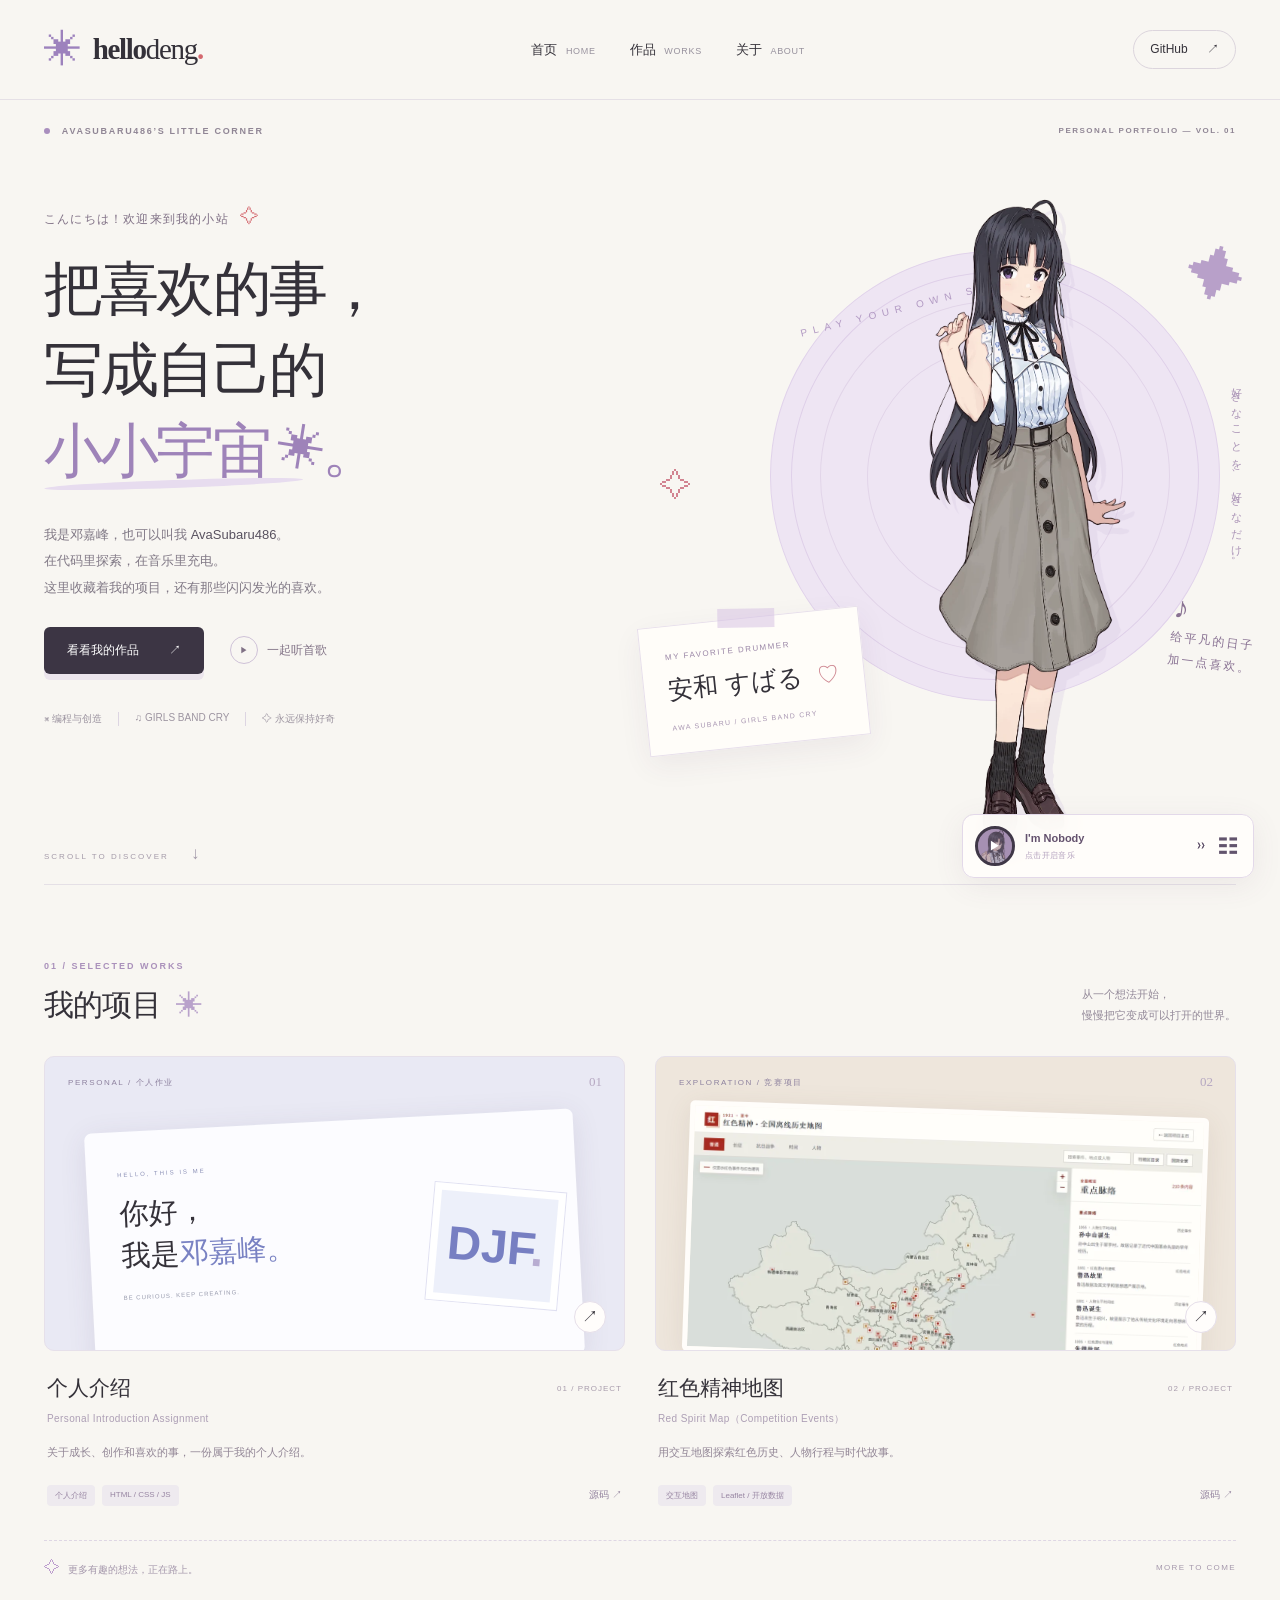
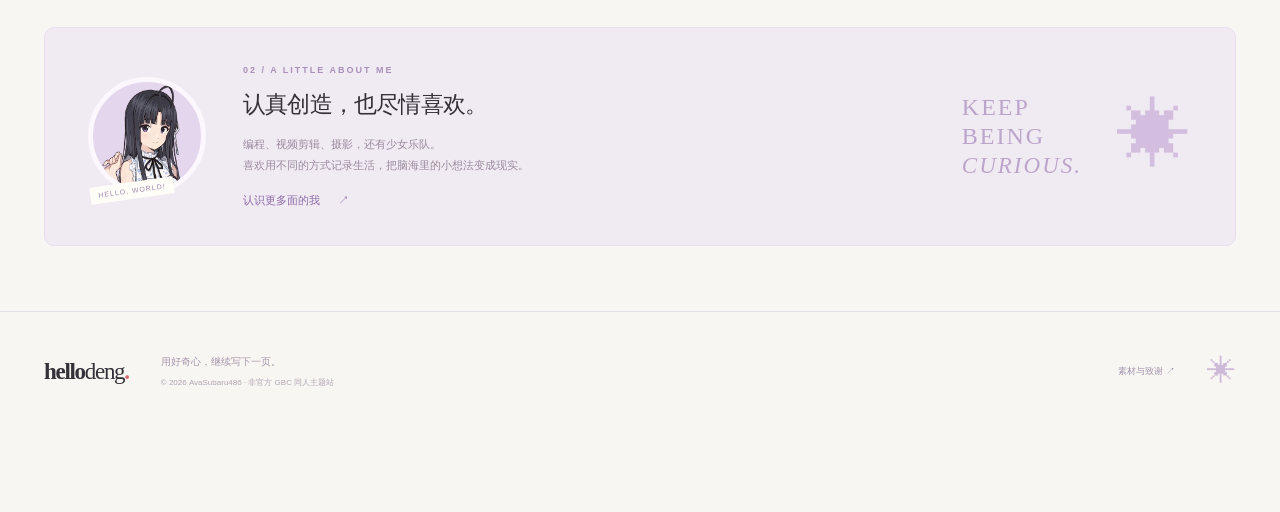
==== index.html @ bd2a725c "Build public website with GitHub Pages deployment" ====
<!doctype html>
<html lang="zh-CN">
<head>
  <meta charset="UTF-8"><meta name="viewport" content="width=device-width,initial-scale=1">
  <meta name="theme-color" content="#f8f6f2">
  <meta name="description" content="HelloDeng，AvaSubaru486 的个人项目小站。写代码、记录生活，也认真喜欢少女乐队。">
  <title>HelloDeng · AvaSubaru486</title>
  <link rel="icon" href="assets/favicon.svg" type="image/svg+xml">
  <link rel="stylesheet" href="styles.css">
  <script type="module" src="app.js"></script>
</head>
<body>
  <a class="skip-link" href="#projects">跳到项目</a>
  <header class="site-header">
    <a href="#/" class="wordmark" aria-label="HelloDeng 首页"><span class="logo-flower" aria-hidden="true">✳</span> hello<span>deng</span><i>.</i></a>
    <nav aria-label="主导航"><a href="#/" data-nav="home">首页 <span>HOME</span></a><a href="#projects" data-nav="projects">作品 <span>WORKS</span></a><a href="#about" data-nav="about">关于 <span>ABOUT</span></a></nav>
    <a class="github-link" href="https://github.com/AvaSubaru486" target="_blank" rel="noopener noreferrer">GitHub <span aria-hidden="true">↗</span></a>
  </header>

  <main id="home-view">
    <section class="hero" aria-labelledby="hero-title">
      <div class="hero-topline"><span><i></i> AVASUBARU486’S LITTLE CORNER</span><span>PERSONAL PORTFOLIO — VOL. 01</span></div>
      <div class="hero-copy">
        <p class="hello-note">こんにちは！欢迎来到我的小站 <span>✧</span></p>
        <h1 id="hero-title">把喜欢的事，<br>写成自己的<br><span class="lavender-word">小小宇宙<span class="title-star" aria-hidden="true">✳</span></span><span class="title-period">。</span></h1>
        <p class="hero-description">我是邓嘉峰，也可以叫我 <b>AvaSubaru486</b>。<br>在代码里探索，在音乐里充电。<br>这里收藏着我的项目，还有那些闪闪发光的喜欢。</p>
        <div class="hero-actions"><a class="button button-dark" href="#projects">看看我的作品 <span>↗</span></a><button class="listen-link" id="hero-listen" type="button"><span class="play-ring">▶</span> 一起听首歌</button></div>
        <div class="hero-tags"><span>⌘ 编程与创造</span><span>♫ GIRLS BAND CRY</span><span>✧ 永远保持好奇</span></div>
      </div>
      <div class="hero-art" aria-label="安和昴主题插画">
        <div class="art-disc"><div class="disc-rings"></div><span>PLAY YOUR OWN STORY</span></div>
        <div class="orbit-star star-one" aria-hidden="true">✦</div><div class="orbit-star star-two" aria-hidden="true">✧</div>
        <span class="art-caption">好きなことを、好きなだけ。</span>
        <img class="subaru-hero" src="assets/subaru.webp" width="820" height="1800" alt="安和昴，来自《哭泣少女乐队》" fetchpriority="high">
        <div class="name-sticker"><span>MY FAVORITE DRUMMER</span><strong>安和 すばる<span>♡</span></strong><small>AWA SUBARU / GIRLS BAND CRY</small></div>
        <div class="art-note"><span>♪</span><p>给平凡的日子<br>加一点喜欢。</p></div>
        <div class="art-bottom"><span>GIRLS BAND CRY</span><span>非官方同人主题 / FAN-MADE</span></div>
      </div>
      <div class="hero-bottom"><span>SCROLL TO DISCOVER <span>↓</span></span><span>CODE. CREATE. REPEAT.</span></div>
    </section>

    <section id="projects" class="projects-section" aria-labelledby="projects-title">
      <div class="section-heading"><div><p class="eyebrow">01 / SELECTED WORKS</p><h2 id="projects-title">我的项目<span class="small-star">✳</span></h2></div><p>从一个想法开始，<br>慢慢把它变成可以打开的世界。</p></div>
      <div class="project-grid" id="project-grid"></div>
      <p class="project-footnote"><span>✧</span> 更多有趣的想法，正在路上。 <span class="footnote-en">MORE TO COME</span></p>
    </section>

    <section id="about" class="about-section" aria-labelledby="about-title">
      <div class="about-avatar"><img src="assets/subaru-avatar.webp" alt="安和昴主题头像" width="200" height="200" loading="lazy"><span>HELLO, WORLD!</span></div>
      <div class="about-copy"><p class="eyebrow">02 / A LITTLE ABOUT ME</p><h2 id="about-title">认真创造，也尽情喜欢。</h2><p>编程、视频剪辑、摄影，还有少女乐队。<br>喜欢用不同的方式记录生活，把脑海里的小想法变成现实。</p><a href="#/project/personal-introduction" class="text-link">认识更多面的我 <span>↗</span></a></div>
      <div class="about-side" aria-hidden="true"><span>KEEP<br>BEING<br><i>CURIOUS.</i></span><b>✴</b></div>
    </section>
  </main>

  <section id="project-view" hidden aria-label="项目浏览器">
    <div class="project-toolbar"><a href="#/">← 返回主页</a><h1 id="project-title"></h1><a id="project-external" target="_blank" rel="noopener noreferrer">独立打开 ↗</a></div>
    <p class="project-loading" id="project-loading" role="status">正在打开项目…</p>
    <div id="project-frame-container"></div>
  </section>

  <footer class="site-footer"><a href="#/" class="wordmark">hello<span>deng</span><i>.</i></a><p>用好奇心，继续写下一页。<br><small>© <span id="year"></span> AvaSubaru486 · 非官方 GBC 同人主题站</small></p><a href="credits.html">素材与致谢 ↗</a><span class="footer-flower" aria-hidden="true">✳</span></footer>
  <noscript><p>启用 JavaScript 可使用站内播放器。项目也可独立访问：<a href="/Personal-Introduction-Assignment/">个人介绍</a>、<a href="/Red-Spirit-Map-Competition-Events/">红色精神地图</a>。</p></noscript>
</body>
</html>
---- styles.css ----
@charset "UTF-8";
:root{--paper:#f8f6f2;--ink:#343139;--muted:#85818a;--purple:#9d82bd;--line:#e5e0e6;--red:#d4696f;font-family:"Segoe UI","Microsoft YaHei",sans-serif;color:var(--ink);background:var(--paper);font-synthesis:none;scroll-behavior:smooth}
*{box-sizing:border-box}body{margin:0}a{color:inherit;text-decoration:none}button{font:inherit;cursor:pointer}button,a{-webkit-tap-highlight-color:transparent}button:focus-visible,a:focus-visible{outline:3px solid var(--purple);outline-offset:5px}button{color:inherit}img{display:block;max-width:100%}[hidden]{display:none!important}::selection{background:#ddd0ec}.skip-link{position:fixed;top:-90px;z-index:100;background:white;padding:15px}.skip-link:focus{top:10px}
.site-header{height:100px;max-width:1280px;margin:auto;display:flex;align-items:center;justify-content:space-between;padding:0 44px;border-bottom:1px solid var(--line)}.wordmark{display:inline-flex;align-items:center;font-family:Georgia,serif;font-size:29px;font-weight:700;letter-spacing:-1.3px}.wordmark>span:not(.logo-flower){font-weight:400}.wordmark>i{color:var(--red);font-style:normal}.logo-flower{font-family:Arial,sans-serif;font-size:38px;color:var(--purple);margin-right:12px;line-height:1}.site-header nav{display:flex;gap:34px;font-size:13px}.site-header nav span{font-size:9px;margin-left:5px;color:#97919d;letter-spacing:.7px}.site-header nav a:hover{color:#9775b7}.github-link{font-size:12px;border:1px solid #dcd5dd;padding:10px 16px;border-radius:24px}.github-link span{margin-left:16px}
.hero{max-width:1280px;margin:auto;min-height:785px;position:relative;padding:0 44px;overflow:hidden}.hero-topline{padding:26px 0;display:flex;justify-content:space-between;font-size:9px;font-weight:600;letter-spacing:1.7px;color:#908695;position:relative;z-index:2}.hero-topline i{display:inline-block;background:#a98ebe;width:6px;height:6px;border-radius:50%;margin-right:8px}.hero-topline>span:last-child{font-size:8px;letter-spacing:1.5px}.hero-copy{position:relative;z-index:3;padding-top:44px;width:56%;pointer-events:none}.hero-copy a,.hero-copy button{pointer-events:auto}.hello-note{font-size:12px;letter-spacing:1.2px;margin:0 0 20px;color:#807186}.hello-note span{color:var(--red);font-size:19px;margin-left:7px}h1{font-size:clamp(44px,4.6vw,68px);line-height:1.38;letter-spacing:-2.8px;font-weight:750;margin:0}.lavender-word{color:#9e83b9;position:relative;white-space:nowrap}.lavender-word::after{content:"";position:absolute;height:8px;background:#e7dcef;bottom:-5px;left:0;width:93%;transform:rotate(-2deg);border-radius:50%}.title-period{color:#9e83b9}.title-star{font-size:48px;display:inline-block;transform:rotate(9deg);margin-left:8px;vertical-align:5px;font-weight:400}.hero-description{font-size:13px;line-height:2.05;color:#817986;margin:30px 0 25px}.hero-description b{font-weight:500;color:#58515f}.hero-actions{display:flex;gap:26px;align-items:center}.button{display:inline-flex;gap:30px;align-items:center;padding:15px 23px;font-size:12px;border-radius:6px}.button-dark{background:#3c3544;color:white;box-shadow:0 6px 0 #ece5ed;transition:transform .2s}.button-dark:hover{transform:translateY(-3px)}.listen-link{background:none;border:0;font-size:12px;padding:8px 0;display:flex;align-items:center;gap:9px;color:#807185}.play-ring{border:1px solid #cfc2d8;border-radius:50%;width:28px;height:28px;display:grid;place-content:center;font-size:8px}.hero-tags{display:flex;gap:16px;margin-top:38px;font-size:10px;color:#9d95a1}.hero-tags span+span{border-left:1px solid #ddd5e2;padding-left:16px}
.hero-art{position:absolute;right:30px;top:93px;width:51%;height:635px}.art-disc{position:absolute;width:450px;height:450px;border-radius:50%;background:#eee5f3;top:58px;right:30px;transform:rotate(-14deg);border:1px solid #e1d3eb}.disc-rings{position:absolute;inset:20px;border:1px solid #dfd0e9;border-radius:50%}.disc-rings::before,.disc-rings::after{content:"";position:absolute;inset:28px;border:1px solid #e2d5e9;border-radius:50%}.disc-rings::after{inset:75px}.art-disc>span{position:absolute;top:33px;left:70px;font-size:10px;letter-spacing:6px;color:#b29ac3}.subaru-hero{position:absolute;right:81px;top:-18px;width:305px;height:680px;object-fit:contain;object-position:top;filter:drop-shadow(9px 10px 0 #d5c6e24d);z-index:2}.orbit-star{position:absolute;color:#b8a0c9;z-index:4}.star-one{right:5px;top:50px;font-size:58px;transform:rotate(14deg)}.star-two{left:63px;top:275px;font-size:32px;color:#d28491}.art-caption{position:absolute;right:6px;top:186px;writing-mode:vertical-rl;letter-spacing:4px;font-size:11px;color:#ab94b7}.name-sticker{position:absolute;z-index:4;bottom:82px;left:46px;padding:19px 24px;background:#fffdf9;box-shadow:0 10px 30px #4b305911;transform:rotate(-6deg);border:1px solid #e7dfeb;min-width:220px}.name-sticker::before{content:"";width:57px;height:19px;background:#d7c4e38c;position:absolute;top:-10px;left:80px;transform:rotate(5deg)}.name-sticker>span{font-size:8px;letter-spacing:1.5px;color:#9a86a6}.name-sticker strong{display:block;font-size:25px;font-weight:500;margin:10px 0}.name-sticker strong span{color:#ce8791;font-size:22px;margin-left:15px}.name-sticker small{font-size:7px;letter-spacing:1.3px;color:#a795b1}.art-note{position:absolute;right:-5px;bottom:151px;z-index:4;transform:rotate(7deg);color:#897293}.art-note>span{font-family:Georgia,serif;font-size:30px}.art-note p{font-size:12px;line-height:1.9;letter-spacing:2px;margin:1px 0}.art-bottom{position:absolute;bottom:-15px;right:24px;display:flex;gap:20px;font-size:7px;letter-spacing:1.5px;color:#a598ac}.hero-bottom{position:absolute;bottom:0;left:44px;right:44px;display:flex;justify-content:space-between;padding:20px 0;border-bottom:1px solid var(--line);font-size:8px;letter-spacing:2px;color:#a49aa9}.hero-bottom>span>span{margin-left:18px;font-size:17px}
.projects-section{max-width:1280px;margin:auto;padding:76px 44px 50px;scroll-margin-top:28px}.section-heading{display:flex;justify-content:space-between;align-items:flex-end;margin-bottom:30px}.eyebrow{font-size:9px;font-weight:600;letter-spacing:2px;color:#aa91bb;margin:0 0 14px}h2{font-size:30px;letter-spacing:-.8px;font-weight:650;margin:0}.small-star{font-size:27px;color:#b9a2cb;font-weight:400;margin-left:15px}.section-heading>p{font-size:11px;line-height:1.9;color:#938999;margin:0}.project-grid{display:grid;grid-template-columns:1fr 1fr;gap:30px}.project-card{min-width:0}.project-cover{height:295px;border-radius:10px;position:relative;display:block;overflow:hidden;border:1px solid #e6e0ea;transition:transform .25s}.project-cover:hover{transform:translateY(-4px)}.cover-intro{background:#e9e9f4}.cover-map{background:#eee6dc}.cover-label{position:absolute;top:20px;left:23px;font-size:8px;letter-spacing:1.6px;color:#8e829f;z-index:2}.cover-number{position:absolute;top:17px;right:22px;font-size:13px;color:#b6a8c2;font-family:Georgia,serif}.cover-open{position:absolute;right:18px;bottom:17px;background:#fffdfb;border:1px solid #e6dfea;border-radius:50%;width:32px;height:32px;display:grid;place-content:center;z-index:3}.intro-preview{position:absolute;inset:64px 45px -16px 45px;padding:31px;background:#fcfcff;box-shadow:0 5px 28px #4a37631a;transform:rotate(-3deg);border-radius:7px}.intro-preview>span{font-size:6px;letter-spacing:2px;color:#8b90b6}.intro-preview>strong{display:block;font-size:29px;line-height:1.45;margin-top:12px;position:relative;z-index:1}.intro-preview>strong>span{color:#7982c3}.intro-preview>small{font-size:6px;letter-spacing:1px;color:#989bad;display:block;margin-top:18px}.intro-preview>i{position:absolute;right:18px;top:75px;font-size:47px;font-weight:800;font-style:normal;color:#777fc2;background:#edf0fa;border:7px solid white;padding:24px 10px;transform:rotate(8deg);box-shadow:0 0 0 1px #e0e0f1}.intro-preview>i>span{color:#b8add1}.map-preview{position:absolute;inset:52px 30px -10px;transform:rotate(2deg);background:#fcf8f0;border:5px solid #fffdfa;box-shadow:0 5px 28px #6b503c1a;border-radius:5px;overflow:hidden}.map-preview img{width:100%;height:100%;object-fit:cover;object-position:top;position:absolute;z-index:1}.map-preview-fallback{padding:28px;color:#992e2e;background:radial-gradient(ellipse at 70% 60%,#dacfb7,transparent 45%);height:100%}.map-preview-fallback>span{font-size:8px;letter-spacing:2px}.map-preview-fallback>strong{display:block;font-size:26px;margin:17px 0}.map-preview-fallback>small{font-size:9px;letter-spacing:2px}.project-details{padding:23px 3px 0}.project-title-row{display:flex;justify-content:space-between;align-items:center;gap:12px}.project-title-row h3{font-size:21px;margin:0;font-weight:600}.project-title-row>span{font-size:8px;letter-spacing:1px;color:#a89cac}.project-english{font-size:10px!important;color:#ad9fb5!important;letter-spacing:.4px;margin:8px 0 15px!important}.project-details>p{font-size:11px;line-height:1.8;color:#928696}.project-card-bottom{display:flex;justify-content:space-between;align-items:center;margin-top:22px;gap:10px}.project-tags{display:flex;gap:7px;flex-wrap:wrap}.project-tags span{font-size:8px;background:#eeeaef;border-radius:4px;padding:5px 8px;color:#9785a2}.source-link{font-size:10px;color:#94849f;white-space:nowrap}.project-footnote{border-top:1px dashed #ded6e4;margin:34px 0 0;padding-top:18px;font-size:10px;color:#a598ac}.project-footnote>span:first-child{font-size:16px;color:#bc9dcd;margin-right:5px}.footnote-en{float:right;font-size:8px;letter-spacing:1.4px;margin-top:4px}
.about-section{max-width:1192px;margin:0 auto 65px;padding:37px 43px;display:flex;align-items:center;gap:37px;background:#f0eaf2;border:1px solid #e9e0ee;border-radius:10px;scroll-margin-top:30px}.about-avatar{position:relative;flex-shrink:0}.about-avatar img{width:118px;height:118px;object-fit:cover;border-radius:50%;border:5px solid #fbf7fc;background:#e4d6ed}.about-avatar>span{font-size:7px;letter-spacing:1px;position:absolute;bottom:-4px;left:2px;background:#fffdf8;padding:5px 8px;transform:rotate(-8deg);white-space:nowrap;color:#9e87ae}.about-copy h2{font-size:23px}.about-copy>p:not(.eyebrow){font-size:11px;line-height:1.9;color:#9a8b9f;margin:14px 0}.text-link{font-size:11px;color:#8e6aa6}.text-link>span{margin-left:15px}.about-side{margin-left:auto;display:flex;gap:35px;align-items:center}.about-side>span{font-family:Georgia,serif;line-height:1.2;font-size:24px;color:#bca5cb;letter-spacing:2px}.about-side>span>i{font-size:23px}.about-side>b{font-size:75px;color:#d4bedf;font-weight:400}.site-footer{max-width:1280px;margin:auto;display:flex;align-items:center;gap:32px;padding:30px 44px 110px;border-top:1px solid var(--line)}.site-footer>.wordmark{font-size:23px}.site-footer>p{font-size:10px;color:#a596ad;line-height:2}.site-footer small{font-size:8px;color:#b0a5b5}.site-footer>a:not(.wordmark){font-size:9px;color:#a292ad;margin-left:auto}.footer-flower{font-size:29px;color:#cdbad8}
.viewing-project .site-header{height:66px;max-width:none;padding:0 24px}.viewing-project .site-header .wordmark{font-size:23px}.viewing-project .site-header .logo-flower{font-size:27px}.viewing-project .site-footer{display:none}.project-toolbar{height:50px;display:flex;gap:16px;align-items:center;padding:0 24px;background:#f0eaf4;border-bottom:1px solid #ded3e6}.project-toolbar>a{font-size:11px;white-space:nowrap}.project-toolbar>a:last-child{margin-left:auto}.project-toolbar h1{font-size:12px;font-weight:500;letter-spacing:0;overflow:hidden;text-overflow:ellipsis;white-space:nowrap;color:#8a739a}.project-loading{position:absolute;top:125px;left:50%;transform:translateX(-50%);background:#fff;padding:12px 20px;border-radius:8px;box-shadow:0 4px 30px #0001;font-size:12px;z-index:4}.project-frame-container{height:100%}#project-frame-container iframe{display:block;border:0;width:100%;height:calc(100dvh - 116px);background:#fff}
@media(min-width:1450px){.hero{min-height:825px}.hero-copy{padding-top:53px}.hero-art{right:53px;top:98px;transform:scale(1.05);transform-origin:top right}.hero-bottom{bottom:14px}}
@media(max-width:1000px){.site-header{padding:0 28px;height:84px}.hero{padding:0 28px;min-height:740px}.hero-art{right:-35px;top:106px;transform:scale(.85);transform-origin:top right;width:56%}.hero-copy{padding-top:35px}.hero-description{font-size:12px}.hero-tags{gap:8px;font-size:8px}.hero-tags span+span{padding-left:8px}.hero-bottom{left:28px;right:28px}.projects-section{padding:55px 28px 40px}.project-grid{gap:22px}.project-cover{height:250px}.intro-preview{inset:55px 25px -20px;padding:25px}.intro-preview>strong{font-size:23px}.intro-preview>i{font-size:30px;top:80px;right:10px}.about-section{margin:0 28px 45px;padding:30px;gap:25px}.about-side>b{display:none}.about-side>span{font-size:20px}.about-copy h2{font-size:20px}.site-footer{padding-left:28px;padding-right:28px}}
@media(max-width:700px){.site-header{padding:0 20px;height:75px}.wordmark{font-size:24px}.logo-flower{font-size:29px;margin-right:8px}.site-header nav{gap:17px;font-size:11px}.site-header nav span{display:none}.github-link{padding:8px 10px;font-size:10px}.github-link span{margin-left:4px}.hero{min-height:1080px;padding:0 24px}.hero-topline{font-size:7px;letter-spacing:1.3px;padding-top:21px}.hero-topline>span:last-child{display:none}.hero-copy{width:100%;padding-top:19px}.hello-note{font-size:10px;margin-bottom:16px}h1{font-size:45px;line-height:1.35;letter-spacing:-2px}.title-star{font-size:34px;vertical-align:4px}.hero-description{font-size:11px;margin:23px 0}.hero-actions{gap:23px}.button{font-size:11px;padding:13px 18px;gap:20px}.listen-link{font-size:11px}.hero-tags{margin-top:25px;font-size:8px;gap:11px}.hero-tags span+span{padding-left:11px}.hero-art{top:545px;right:calc(50% - 240px);width:480px;height:550px;transform:scale(.85);transform-origin:top center}.subaru-hero{width:245px;height:565px;right:86px;top:-13px}.art-disc{width:365px;height:365px;right:28px;top:49px}.name-sticker{left:24px;bottom:102px;transform:rotate(-6deg) scale(.9);transform-origin:left}.art-note{right:9px;bottom:157px}.star-one{right:10px;top:25px;font-size:46px}.star-two{left:34px;top:222px}.art-caption{right:1px;top:130px}.art-bottom{bottom:8px;right:44px;font-size:6px}.hero-bottom{left:24px;right:24px;padding:16px 0;font-size:7px;letter-spacing:1px}.projects-section{padding:45px 24px 35px}.section-heading{margin-bottom:23px}.section-heading h2{font-size:26px}.section-heading>p{font-size:9px}.eyebrow{font-size:8px;letter-spacing:1.3px}.project-grid{grid-template-columns:1fr;gap:33px}.project-cover{height:255px}.intro-preview{inset:54px 34px -18px}.intro-preview>strong{font-size:27px}.intro-preview>i{right:22px;font-size:38px}.project-title-row h3{font-size:20px}.project-details{padding-top:19px}.project-card-bottom{margin-top:18px}.footnote-en{display:none}.about-section{margin:0 24px 35px;padding:26px 23px;display:block}.about-avatar{float:right;margin-left:15px}.about-avatar img{width:75px;height:75px;border-width:3px}.about-avatar>span{font-size:5px;left:-6px}.about-copy h2{font-size:20px;max-width:205px;line-height:1.6}.about-copy p:not(.eyebrow){clear:both;padding-top:10px}.about-side{display:none}.site-footer{padding:23px 24px 105px;flex-wrap:wrap;gap:15px}.site-footer>.wordmark{font-size:23px}.site-footer>p{order:3;flex-basis:100%;font-size:9px}.site-footer>a:not(.wordmark){font-size:8px}.footer-flower{display:none}.viewing-project .site-header{padding:0 14px;height:60px}.viewing-project .site-header nav{gap:11px}.project-toolbar{height:50px;padding:0 12px;gap:10px}.project-toolbar h1{font-size:10px}.project-toolbar>a{font-size:10px}#project-frame-container iframe{height:calc(100dvh - 110px)}}
@media(prefers-reduced-motion:reduce){*{scroll-behavior:auto!important;animation:none!important;transition:none!important}}
@media(max-width:700px){.art-caption{display:none}.intro-preview>i{font-size:29px;right:9px;top:113px;padding:17px 8px}.intro-preview>strong{font-size:25px;position:relative;z-index:2}.about-copy h2{font-size:18px;max-width:none}.about-avatar{margin-left:10px}}
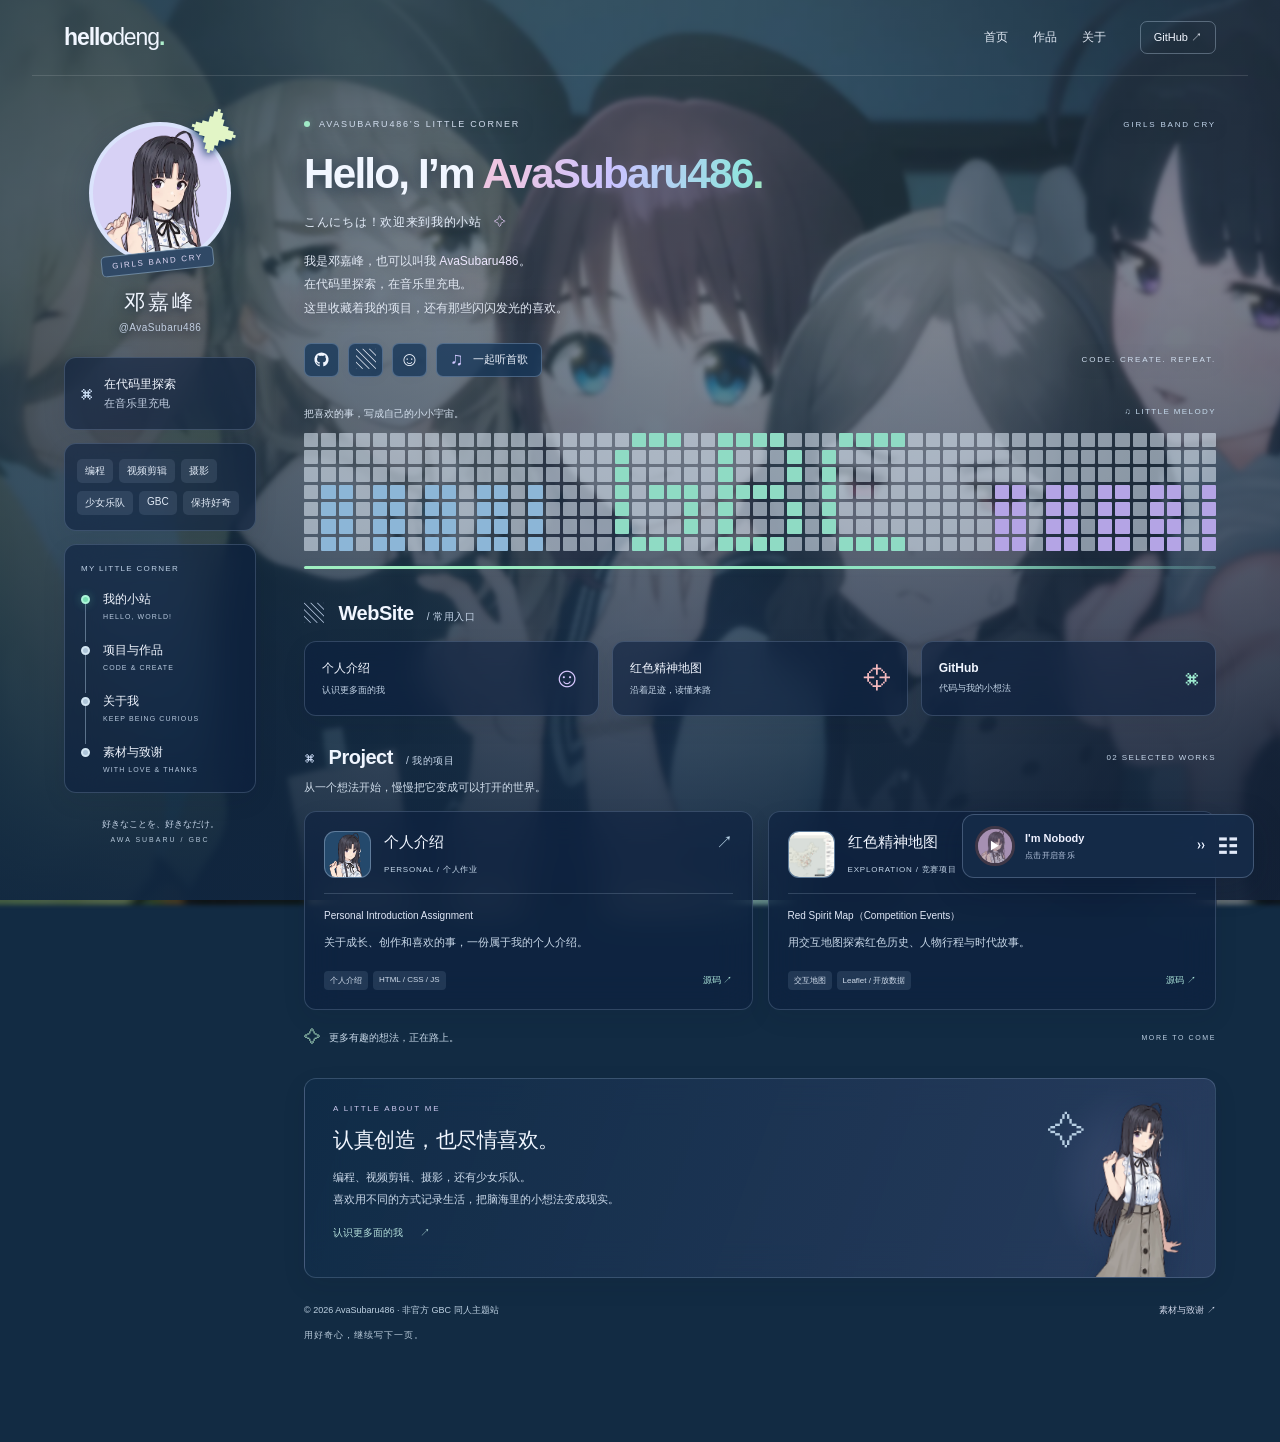
==== commit 1eabc8f8: "Restyle homepage with GBC background and glass portfolio layout" ====
--- a/index.html
+++ b/index.html
@@ -2,63 +2,47 @@
 <html lang="zh-CN">
 <head>
   <meta charset="UTF-8"><meta name="viewport" content="width=device-width,initial-scale=1">
-  <meta name="theme-color" content="#f8f6f2">
+  <meta name="theme-color" content="#183953">
   <meta name="description" content="HelloDeng，AvaSubaru486 的个人项目小站。写代码、记录生活，也认真喜欢少女乐队。">
   <title>HelloDeng · AvaSubaru486</title>
   <link rel="icon" href="assets/favicon.svg" type="image/svg+xml">
+  <link rel="preload" href="assets/gbc-background.webp" as="image">
   <link rel="stylesheet" href="styles.css">
   <script type="module" src="app.js"></script>
 </head>
 <body>
+  <div class="scenery" aria-hidden="true"></div>
   <a class="skip-link" href="#projects">跳到项目</a>
   <header class="site-header">
-    <a href="#/" class="wordmark" aria-label="HelloDeng 首页"><span class="logo-flower" aria-hidden="true">✳</span> hello<span>deng</span><i>.</i></a>
-    <nav aria-label="主导航"><a href="#/" data-nav="home">首页 <span>HOME</span></a><a href="#projects" data-nav="projects">作品 <span>WORKS</span></a><a href="#about" data-nav="about">关于 <span>ABOUT</span></a></nav>
-    <a class="github-link" href="https://github.com/AvaSubaru486" target="_blank" rel="noopener noreferrer">GitHub <span aria-hidden="true">↗</span></a>
+    <a href="#/" class="wordmark" aria-label="HelloDeng 首页">hello<span>deng</span><i>.</i></a>
+    <nav aria-label="主导航"><a href="#/">首页</a><a href="#projects">作品</a><a href="#about">关于</a></nav>
+    <a class="github-link" href="https://github.com/AvaSubaru486" target="_blank" rel="noopener noreferrer">GitHub ↗</a>
   </header>
-
-  <main id="home-view">
-    <section class="hero" aria-labelledby="hero-title">
-      <div class="hero-topline"><span><i></i> AVASUBARU486’S LITTLE CORNER</span><span>PERSONAL PORTFOLIO — VOL. 01</span></div>
-      <div class="hero-copy">
+  <main id="home-view" class="home-layout">
+    <aside class="sidebar" aria-label="个人名片">
+      <a class="profile-picture" href="#about" aria-label="关于邓嘉峰"><img src="assets/subaru-avatar.webp" alt="安和昴主题头像" width="200" height="200" fetchpriority="high"><span class="avatar-star" aria-hidden="true">✦</span><span class="avatar-note">GIRLS BAND CRY</span></a>
+      <div class="profile-name"><strong>邓嘉峰</strong><span>@AvaSubaru486</span></div>
+      <div class="glass sidebar-note"><span class="tiny-icon" aria-hidden="true">⌘</span><div>在代码里探索<small>在音乐里充电</small></div></div>
+      <div class="glass interests"><span>编程</span><span>视频剪辑</span><span>摄影</span><span>少女乐队</span><span>GBC</span><span>保持好奇</span></div>
+      <nav class="glass side-nav" aria-label="小站导航"><p class="micro-label">MY LITTLE CORNER</p><a href="#/" class="current"><i></i><span>我的小站<small>HELLO, WORLD!</small></span></a><a href="#projects"><i></i><span>项目与作品<small>CODE & CREATE</small></span></a><a href="#about"><i></i><span>关于我<small>KEEP BEING CURIOUS</small></span></a><a href="credits.html"><i></i><span>素材与致谢<small>WITH LOVE & THANKS</small></span></a></nav>
+      <p class="sidebar-signature">好きなことを、好きなだけ。<span>AWA SUBARU / GBC</span></p>
+    </aside>
+    <div class="main-content">
+      <section class="hero" aria-labelledby="hero-title">
+        <p class="eyebrow"><span class="status-dot"></span> AVASUBARU486’S LITTLE CORNER <span class="hero-edition">GIRLS BAND CRY</span></p>
+        <h1 id="hero-title">Hello, I’m <span>AvaSubaru486<span class="title-dot">.</span></span></h1>
         <p class="hello-note">こんにちは！欢迎来到我的小站 <span>✧</span></p>
-        <h1 id="hero-title">把喜欢的事，<br>写成自己的<br><span class="lavender-word">小小宇宙<span class="title-star" aria-hidden="true">✳</span></span><span class="title-period">。</span></h1>
         <p class="hero-description">我是邓嘉峰，也可以叫我 <b>AvaSubaru486</b>。<br>在代码里探索，在音乐里充电。<br>这里收藏着我的项目，还有那些闪闪发光的喜欢。</p>
-        <div class="hero-actions"><a class="button button-dark" href="#projects">看看我的作品 <span>↗</span></a><button class="listen-link" id="hero-listen" type="button"><span class="play-ring">▶</span> 一起听首歌</button></div>
-        <div class="hero-tags"><span>⌘ 编程与创造</span><span>♫ GIRLS BAND CRY</span><span>✧ 永远保持好奇</span></div>
-      </div>
-      <div class="hero-art" aria-label="安和昴主题插画">
-        <div class="art-disc"><div class="disc-rings"></div><span>PLAY YOUR OWN STORY</span></div>
-        <div class="orbit-star star-one" aria-hidden="true">✦</div><div class="orbit-star star-two" aria-hidden="true">✧</div>
-        <span class="art-caption">好きなことを、好きなだけ。</span>
-        <img class="subaru-hero" src="assets/subaru.webp" width="820" height="1800" alt="安和昴，来自《哭泣少女乐队》" fetchpriority="high">
-        <div class="name-sticker"><span>MY FAVORITE DRUMMER</span><strong>安和 すばる<span>♡</span></strong><small>AWA SUBARU / GIRLS BAND CRY</small></div>
-        <div class="art-note"><span>♪</span><p>给平凡的日子<br>加一点喜欢。</p></div>
-        <div class="art-bottom"><span>GIRLS BAND CRY</span><span>非官方同人主题 / FAN-MADE</span></div>
-      </div>
-      <div class="hero-bottom"><span>SCROLL TO DISCOVER <span>↓</span></span><span>CODE. CREATE. REPEAT.</span></div>
-    </section>
-
-    <section id="projects" class="projects-section" aria-labelledby="projects-title">
-      <div class="section-heading"><div><p class="eyebrow">01 / SELECTED WORKS</p><h2 id="projects-title">我的项目<span class="small-star">✳</span></h2></div><p>从一个想法开始，<br>慢慢把它变成可以打开的世界。</p></div>
-      <div class="project-grid" id="project-grid"></div>
-      <p class="project-footnote"><span>✧</span> 更多有趣的想法，正在路上。 <span class="footnote-en">MORE TO COME</span></p>
-    </section>
-
-    <section id="about" class="about-section" aria-labelledby="about-title">
-      <div class="about-avatar"><img src="assets/subaru-avatar.webp" alt="安和昴主题头像" width="200" height="200" loading="lazy"><span>HELLO, WORLD!</span></div>
-      <div class="about-copy"><p class="eyebrow">02 / A LITTLE ABOUT ME</p><h2 id="about-title">认真创造，也尽情喜欢。</h2><p>编程、视频剪辑、摄影，还有少女乐队。<br>喜欢用不同的方式记录生活，把脑海里的小想法变成现实。</p><a href="#/project/personal-introduction" class="text-link">认识更多面的我 <span>↗</span></a></div>
-      <div class="about-side" aria-hidden="true"><span>KEEP<br>BEING<br><i>CURIOUS.</i></span><b>✴</b></div>
-    </section>
+        <div class="hero-actions"><a class="icon-button" href="https://github.com/AvaSubaru486" target="_blank" rel="noopener noreferrer" aria-label="访问我的 GitHub" title="GitHub"><svg viewBox="0 0 24 24" aria-hidden="true"><path d="M12 2a10 10 0 0 0-3.16 19.49c.5.09.68-.22.68-.48v-1.86c-2.78.6-3.37-1.18-3.37-1.18-.45-1.16-1.11-1.47-1.11-1.47-.91-.62.07-.61.07-.61 1 .07 1.53 1.03 1.53 1.03.89 1.53 2.34 1.09 2.91.83.09-.65.35-1.09.63-1.34-2.22-.25-4.56-1.11-4.56-4.94 0-1.09.39-1.99 1.03-2.69-.1-.25-.45-1.27.1-2.65 0 0 .84-.27 2.75 1.03a9.55 9.55 0 0 1 5 0c1.91-1.3 2.75-1.03 2.75-1.03.55 1.38.2 2.4.1 2.65.64.7 1.03 1.6 1.03 2.69 0 3.84-2.34 4.69-4.57 4.94.36.31.68.92.68 1.85v2.75c0 .27.18.58.69.48A10 10 0 0 0 12 2Z"/></svg></a><a class="icon-button" href="#projects" aria-label="看看我的作品" title="我的作品">▧</a><a class="icon-button" href="#about" aria-label="关于我" title="关于我">☺</a><button class="listen-link" id="hero-listen" type="button"><span aria-hidden="true">♫</span> 一起听首歌</button><span class="hero-motto">CODE. CREATE. REPEAT.</span></div>
+      </section>
+      <section class="pixel-section" aria-label="音乐主题像素装饰，不代表提交记录"><div class="pixel-caption"><span>把喜欢的事，写成自己的小小宇宙。</span><span>♫ LITTLE MELODY</span></div><div id="pixel-grid" class="pixel-grid" aria-hidden="true"></div><div class="melody-line" aria-hidden="true"></div></section>
+      <section class="website-section" aria-labelledby="website-title"><div class="section-heading"><h2 id="website-title"><span aria-hidden="true">▧</span> WebSite <small>/ 常用入口</small></h2></div><div class="website-grid"><a class="glass website-card" href="#/project/personal-introduction"><div><strong>个人介绍</strong><small>认识更多面的我</small></div><span class="website-icon lavender" aria-hidden="true">☺</span></a><a class="glass website-card" href="#/project/red-spirit-map"><div><strong>红色精神地图</strong><small>沿着足迹，读懂来路</small></div><span class="website-icon coral" aria-hidden="true">⌖</span></a><a class="glass website-card" href="https://github.com/AvaSubaru486" target="_blank" rel="noopener noreferrer"><div><strong>GitHub</strong><small>代码与我的小想法</small></div><span class="website-icon mint" aria-hidden="true">⌘</span></a></div></section>
+      <section id="projects" class="projects-section" aria-labelledby="projects-title"><div class="section-heading"><h2 id="projects-title"><span aria-hidden="true">⌘</span> Project <small>/ 我的项目</small></h2><span class="section-count">02 SELECTED WORKS</span></div><p class="section-description">从一个想法开始，慢慢把它变成可以打开的世界。</p><div class="project-grid" id="project-grid"></div><p class="project-footnote"><span>✧</span> 更多有趣的想法，正在路上。 <span class="footnote-en">MORE TO COME</span></p></section>
+      <section id="about" class="about-section glass" aria-labelledby="about-title"><div class="about-copy"><p class="eyebrow">A LITTLE ABOUT ME</p><h2 id="about-title">认真创造，也尽情喜欢。</h2><p>编程、视频剪辑、摄影，还有少女乐队。<br>喜欢用不同的方式记录生活，把脑海里的小想法变成现实。</p><a href="#/project/personal-introduction" class="text-link">认识更多面的我 <span>↗</span></a></div><div class="about-art"><span class="about-star" aria-hidden="true">✧</span><img src="assets/subaru.webp" width="820" height="1800" alt="安和昴，来自《哭泣少女乐队》" loading="lazy"></div></section>
+      <footer class="site-footer"><span>© <span id="year"></span> AvaSubaru486 · 非官方 GBC 同人主题站</span><a href="credits.html">素材与致谢 ↗</a><p>用好奇心，继续写下一页。</p></footer>
+    </div>
   </main>
-
-  <section id="project-view" hidden aria-label="项目浏览器">
-    <div class="project-toolbar"><a href="#/">← 返回主页</a><h1 id="project-title"></h1><a id="project-external" target="_blank" rel="noopener noreferrer">独立打开 ↗</a></div>
-    <p class="project-loading" id="project-loading" role="status">正在打开项目…</p>
-    <div id="project-frame-container"></div>
-  </section>
-
-  <footer class="site-footer"><a href="#/" class="wordmark">hello<span>deng</span><i>.</i></a><p>用好奇心，继续写下一页。<br><small>© <span id="year"></span> AvaSubaru486 · 非官方 GBC 同人主题站</small></p><a href="credits.html">素材与致谢 ↗</a><span class="footer-flower" aria-hidden="true">✳</span></footer>
+  <section id="project-view" hidden aria-label="项目浏览器"><div class="project-toolbar"><a href="#/">← 返回主页</a><h1 id="project-title"></h1><a id="project-external" target="_blank" rel="noopener noreferrer">独立打开 ↗</a></div><p class="project-loading" id="project-loading" role="status">正在打开项目…</p><div id="project-frame-container"></div></section>
   <noscript><p>启用 JavaScript 可使用站内播放器。项目也可独立访问：<a href="/Personal-Introduction-Assignment/">个人介绍</a>、<a href="/Red-Spirit-Map-Competition-Events/">红色精神地图</a>。</p></noscript>
 </body>
 </html>
--- a/styles.css
+++ b/styles.css
@@ -1,14 +1,13 @@
 @charset "UTF-8";
-:root{--paper:#f8f6f2;--ink:#343139;--muted:#85818a;--purple:#9d82bd;--line:#e5e0e6;--red:#d4696f;font-family:"Segoe UI","Microsoft YaHei",sans-serif;color:var(--ink);background:var(--paper);font-synthesis:none;scroll-behavior:smooth}
-*{box-sizing:border-box}body{margin:0}a{color:inherit;text-decoration:none}button{font:inherit;cursor:pointer}button,a{-webkit-tap-highlight-color:transparent}button:focus-visible,a:focus-visible{outline:3px solid var(--purple);outline-offset:5px}button{color:inherit}img{display:block;max-width:100%}[hidden]{display:none!important}::selection{background:#ddd0ec}.skip-link{position:fixed;top:-90px;z-index:100;background:white;padding:15px}.skip-link:focus{top:10px}
-.site-header{height:100px;max-width:1280px;margin:auto;display:flex;align-items:center;justify-content:space-between;padding:0 44px;border-bottom:1px solid var(--line)}.wordmark{display:inline-flex;align-items:center;font-family:Georgia,serif;font-size:29px;font-weight:700;letter-spacing:-1.3px}.wordmark>span:not(.logo-flower){font-weight:400}.wordmark>i{color:var(--red);font-style:normal}.logo-flower{font-family:Arial,sans-serif;font-size:38px;color:var(--purple);margin-right:12px;line-height:1}.site-header nav{display:flex;gap:34px;font-size:13px}.site-header nav span{font-size:9px;margin-left:5px;color:#97919d;letter-spacing:.7px}.site-header nav a:hover{color:#9775b7}.github-link{font-size:12px;border:1px solid #dcd5dd;padding:10px 16px;border-radius:24px}.github-link span{margin-left:16px}
-.hero{max-width:1280px;margin:auto;min-height:785px;position:relative;padding:0 44px;overflow:hidden}.hero-topline{padding:26px 0;display:flex;justify-content:space-between;font-size:9px;font-weight:600;letter-spacing:1.7px;color:#908695;position:relative;z-index:2}.hero-topline i{display:inline-block;background:#a98ebe;width:6px;height:6px;border-radius:50%;margin-right:8px}.hero-topline>span:last-child{font-size:8px;letter-spacing:1.5px}.hero-copy{position:relative;z-index:3;padding-top:44px;width:56%;pointer-events:none}.hero-copy a,.hero-copy button{pointer-events:auto}.hello-note{font-size:12px;letter-spacing:1.2px;margin:0 0 20px;color:#807186}.hello-note span{color:var(--red);font-size:19px;margin-left:7px}h1{font-size:clamp(44px,4.6vw,68px);line-height:1.38;letter-spacing:-2.8px;font-weight:750;margin:0}.lavender-word{color:#9e83b9;position:relative;white-space:nowrap}.lavender-word::after{content:"";position:absolute;height:8px;background:#e7dcef;bottom:-5px;left:0;width:93%;transform:rotate(-2deg);border-radius:50%}.title-period{color:#9e83b9}.title-star{font-size:48px;display:inline-block;transform:rotate(9deg);margin-left:8px;vertical-align:5px;font-weight:400}.hero-description{font-size:13px;line-height:2.05;color:#817986;margin:30px 0 25px}.hero-description b{font-weight:500;color:#58515f}.hero-actions{display:flex;gap:26px;align-items:center}.button{display:inline-flex;gap:30px;align-items:center;padding:15px 23px;font-size:12px;border-radius:6px}.button-dark{background:#3c3544;color:white;box-shadow:0 6px 0 #ece5ed;transition:transform .2s}.button-dark:hover{transform:translateY(-3px)}.listen-link{background:none;border:0;font-size:12px;padding:8px 0;display:flex;align-items:center;gap:9px;color:#807185}.play-ring{border:1px solid #cfc2d8;border-radius:50%;width:28px;height:28px;display:grid;place-content:center;font-size:8px}.hero-tags{display:flex;gap:16px;margin-top:38px;font-size:10px;color:#9d95a1}.hero-tags span+span{border-left:1px solid #ddd5e2;padding-left:16px}
-.hero-art{position:absolute;right:30px;top:93px;width:51%;height:635px}.art-disc{position:absolute;width:450px;height:450px;border-radius:50%;background:#eee5f3;top:58px;right:30px;transform:rotate(-14deg);border:1px solid #e1d3eb}.disc-rings{position:absolute;inset:20px;border:1px solid #dfd0e9;border-radius:50%}.disc-rings::before,.disc-rings::after{content:"";position:absolute;inset:28px;border:1px solid #e2d5e9;border-radius:50%}.disc-rings::after{inset:75px}.art-disc>span{position:absolute;top:33px;left:70px;font-size:10px;letter-spacing:6px;color:#b29ac3}.subaru-hero{position:absolute;right:81px;top:-18px;width:305px;height:680px;object-fit:contain;object-position:top;filter:drop-shadow(9px 10px 0 #d5c6e24d);z-index:2}.orbit-star{position:absolute;color:#b8a0c9;z-index:4}.star-one{right:5px;top:50px;font-size:58px;transform:rotate(14deg)}.star-two{left:63px;top:275px;font-size:32px;color:#d28491}.art-caption{position:absolute;right:6px;top:186px;writing-mode:vertical-rl;letter-spacing:4px;font-size:11px;color:#ab94b7}.name-sticker{position:absolute;z-index:4;bottom:82px;left:46px;padding:19px 24px;background:#fffdf9;box-shadow:0 10px 30px #4b305911;transform:rotate(-6deg);border:1px solid #e7dfeb;min-width:220px}.name-sticker::before{content:"";width:57px;height:19px;background:#d7c4e38c;position:absolute;top:-10px;left:80px;transform:rotate(5deg)}.name-sticker>span{font-size:8px;letter-spacing:1.5px;color:#9a86a6}.name-sticker strong{display:block;font-size:25px;font-weight:500;margin:10px 0}.name-sticker strong span{color:#ce8791;font-size:22px;margin-left:15px}.name-sticker small{font-size:7px;letter-spacing:1.3px;color:#a795b1}.art-note{position:absolute;right:-5px;bottom:151px;z-index:4;transform:rotate(7deg);color:#897293}.art-note>span{font-family:Georgia,serif;font-size:30px}.art-note p{font-size:12px;line-height:1.9;letter-spacing:2px;margin:1px 0}.art-bottom{position:absolute;bottom:-15px;right:24px;display:flex;gap:20px;font-size:7px;letter-spacing:1.5px;color:#a598ac}.hero-bottom{position:absolute;bottom:0;left:44px;right:44px;display:flex;justify-content:space-between;padding:20px 0;border-bottom:1px solid var(--line);font-size:8px;letter-spacing:2px;color:#a49aa9}.hero-bottom>span>span{margin-left:18px;font-size:17px}
-.projects-section{max-width:1280px;margin:auto;padding:76px 44px 50px;scroll-margin-top:28px}.section-heading{display:flex;justify-content:space-between;align-items:flex-end;margin-bottom:30px}.eyebrow{font-size:9px;font-weight:600;letter-spacing:2px;color:#aa91bb;margin:0 0 14px}h2{font-size:30px;letter-spacing:-.8px;font-weight:650;margin:0}.small-star{font-size:27px;color:#b9a2cb;font-weight:400;margin-left:15px}.section-heading>p{font-size:11px;line-height:1.9;color:#938999;margin:0}.project-grid{display:grid;grid-template-columns:1fr 1fr;gap:30px}.project-card{min-width:0}.project-cover{height:295px;border-radius:10px;position:relative;display:block;overflow:hidden;border:1px solid #e6e0ea;transition:transform .25s}.project-cover:hover{transform:translateY(-4px)}.cover-intro{background:#e9e9f4}.cover-map{background:#eee6dc}.cover-label{position:absolute;top:20px;left:23px;font-size:8px;letter-spacing:1.6px;color:#8e829f;z-index:2}.cover-number{position:absolute;top:17px;right:22px;font-size:13px;color:#b6a8c2;font-family:Georgia,serif}.cover-open{position:absolute;right:18px;bottom:17px;background:#fffdfb;border:1px solid #e6dfea;border-radius:50%;width:32px;height:32px;display:grid;place-content:center;z-index:3}.intro-preview{position:absolute;inset:64px 45px -16px 45px;padding:31px;background:#fcfcff;box-shadow:0 5px 28px #4a37631a;transform:rotate(-3deg);border-radius:7px}.intro-preview>span{font-size:6px;letter-spacing:2px;color:#8b90b6}.intro-preview>strong{display:block;font-size:29px;line-height:1.45;margin-top:12px;position:relative;z-index:1}.intro-preview>strong>span{color:#7982c3}.intro-preview>small{font-size:6px;letter-spacing:1px;color:#989bad;display:block;margin-top:18px}.intro-preview>i{position:absolute;right:18px;top:75px;font-size:47px;font-weight:800;font-style:normal;color:#777fc2;background:#edf0fa;border:7px solid white;padding:24px 10px;transform:rotate(8deg);box-shadow:0 0 0 1px #e0e0f1}.intro-preview>i>span{color:#b8add1}.map-preview{position:absolute;inset:52px 30px -10px;transform:rotate(2deg);background:#fcf8f0;border:5px solid #fffdfa;box-shadow:0 5px 28px #6b503c1a;border-radius:5px;overflow:hidden}.map-preview img{width:100%;height:100%;object-fit:cover;object-position:top;position:absolute;z-index:1}.map-preview-fallback{padding:28px;color:#992e2e;background:radial-gradient(ellipse at 70% 60%,#dacfb7,transparent 45%);height:100%}.map-preview-fallback>span{font-size:8px;letter-spacing:2px}.map-preview-fallback>strong{display:block;font-size:26px;margin:17px 0}.map-preview-fallback>small{font-size:9px;letter-spacing:2px}.project-details{padding:23px 3px 0}.project-title-row{display:flex;justify-content:space-between;align-items:center;gap:12px}.project-title-row h3{font-size:21px;margin:0;font-weight:600}.project-title-row>span{font-size:8px;letter-spacing:1px;color:#a89cac}.project-english{font-size:10px!important;color:#ad9fb5!important;letter-spacing:.4px;margin:8px 0 15px!important}.project-details>p{font-size:11px;line-height:1.8;color:#928696}.project-card-bottom{display:flex;justify-content:space-between;align-items:center;margin-top:22px;gap:10px}.project-tags{display:flex;gap:7px;flex-wrap:wrap}.project-tags span{font-size:8px;background:#eeeaef;border-radius:4px;padding:5px 8px;color:#9785a2}.source-link{font-size:10px;color:#94849f;white-space:nowrap}.project-footnote{border-top:1px dashed #ded6e4;margin:34px 0 0;padding-top:18px;font-size:10px;color:#a598ac}.project-footnote>span:first-child{font-size:16px;color:#bc9dcd;margin-right:5px}.footnote-en{float:right;font-size:8px;letter-spacing:1.4px;margin-top:4px}
-.about-section{max-width:1192px;margin:0 auto 65px;padding:37px 43px;display:flex;align-items:center;gap:37px;background:#f0eaf2;border:1px solid #e9e0ee;border-radius:10px;scroll-margin-top:30px}.about-avatar{position:relative;flex-shrink:0}.about-avatar img{width:118px;height:118px;object-fit:cover;border-radius:50%;border:5px solid #fbf7fc;background:#e4d6ed}.about-avatar>span{font-size:7px;letter-spacing:1px;position:absolute;bottom:-4px;left:2px;background:#fffdf8;padding:5px 8px;transform:rotate(-8deg);white-space:nowrap;color:#9e87ae}.about-copy h2{font-size:23px}.about-copy>p:not(.eyebrow){font-size:11px;line-height:1.9;color:#9a8b9f;margin:14px 0}.text-link{font-size:11px;color:#8e6aa6}.text-link>span{margin-left:15px}.about-side{margin-left:auto;display:flex;gap:35px;align-items:center}.about-side>span{font-family:Georgia,serif;line-height:1.2;font-size:24px;color:#bca5cb;letter-spacing:2px}.about-side>span>i{font-size:23px}.about-side>b{font-size:75px;color:#d4bedf;font-weight:400}.site-footer{max-width:1280px;margin:auto;display:flex;align-items:center;gap:32px;padding:30px 44px 110px;border-top:1px solid var(--line)}.site-footer>.wordmark{font-size:23px}.site-footer>p{font-size:10px;color:#a596ad;line-height:2}.site-footer small{font-size:8px;color:#b0a5b5}.site-footer>a:not(.wordmark){font-size:9px;color:#a292ad;margin-left:auto}.footer-flower{font-size:29px;color:#cdbad8}
-.viewing-project .site-header{height:66px;max-width:none;padding:0 24px}.viewing-project .site-header .wordmark{font-size:23px}.viewing-project .site-header .logo-flower{font-size:27px}.viewing-project .site-footer{display:none}.project-toolbar{height:50px;display:flex;gap:16px;align-items:center;padding:0 24px;background:#f0eaf4;border-bottom:1px solid #ded3e6}.project-toolbar>a{font-size:11px;white-space:nowrap}.project-toolbar>a:last-child{margin-left:auto}.project-toolbar h1{font-size:12px;font-weight:500;letter-spacing:0;overflow:hidden;text-overflow:ellipsis;white-space:nowrap;color:#8a739a}.project-loading{position:absolute;top:125px;left:50%;transform:translateX(-50%);background:#fff;padding:12px 20px;border-radius:8px;box-shadow:0 4px 30px #0001;font-size:12px;z-index:4}.project-frame-container{height:100%}#project-frame-container iframe{display:block;border:0;width:100%;height:calc(100dvh - 116px);background:#fff}
-@media(min-width:1450px){.hero{min-height:825px}.hero-copy{padding-top:53px}.hero-art{right:53px;top:98px;transform:scale(1.05);transform-origin:top right}.hero-bottom{bottom:14px}}
-@media(max-width:1000px){.site-header{padding:0 28px;height:84px}.hero{padding:0 28px;min-height:740px}.hero-art{right:-35px;top:106px;transform:scale(.85);transform-origin:top right;width:56%}.hero-copy{padding-top:35px}.hero-description{font-size:12px}.hero-tags{gap:8px;font-size:8px}.hero-tags span+span{padding-left:8px}.hero-bottom{left:28px;right:28px}.projects-section{padding:55px 28px 40px}.project-grid{gap:22px}.project-cover{height:250px}.intro-preview{inset:55px 25px -20px;padding:25px}.intro-preview>strong{font-size:23px}.intro-preview>i{font-size:30px;top:80px;right:10px}.about-section{margin:0 28px 45px;padding:30px;gap:25px}.about-side>b{display:none}.about-side>span{font-size:20px}.about-copy h2{font-size:20px}.site-footer{padding-left:28px;padding-right:28px}}
-@media(max-width:700px){.site-header{padding:0 20px;height:75px}.wordmark{font-size:24px}.logo-flower{font-size:29px;margin-right:8px}.site-header nav{gap:17px;font-size:11px}.site-header nav span{display:none}.github-link{padding:8px 10px;font-size:10px}.github-link span{margin-left:4px}.hero{min-height:1080px;padding:0 24px}.hero-topline{font-size:7px;letter-spacing:1.3px;padding-top:21px}.hero-topline>span:last-child{display:none}.hero-copy{width:100%;padding-top:19px}.hello-note{font-size:10px;margin-bottom:16px}h1{font-size:45px;line-height:1.35;letter-spacing:-2px}.title-star{font-size:34px;vertical-align:4px}.hero-description{font-size:11px;margin:23px 0}.hero-actions{gap:23px}.button{font-size:11px;padding:13px 18px;gap:20px}.listen-link{font-size:11px}.hero-tags{margin-top:25px;font-size:8px;gap:11px}.hero-tags span+span{padding-left:11px}.hero-art{top:545px;right:calc(50% - 240px);width:480px;height:550px;transform:scale(.85);transform-origin:top center}.subaru-hero{width:245px;height:565px;right:86px;top:-13px}.art-disc{width:365px;height:365px;right:28px;top:49px}.name-sticker{left:24px;bottom:102px;transform:rotate(-6deg) scale(.9);transform-origin:left}.art-note{right:9px;bottom:157px}.star-one{right:10px;top:25px;font-size:46px}.star-two{left:34px;top:222px}.art-caption{right:1px;top:130px}.art-bottom{bottom:8px;right:44px;font-size:6px}.hero-bottom{left:24px;right:24px;padding:16px 0;font-size:7px;letter-spacing:1px}.projects-section{padding:45px 24px 35px}.section-heading{margin-bottom:23px}.section-heading h2{font-size:26px}.section-heading>p{font-size:9px}.eyebrow{font-size:8px;letter-spacing:1.3px}.project-grid{grid-template-columns:1fr;gap:33px}.project-cover{height:255px}.intro-preview{inset:54px 34px -18px}.intro-preview>strong{font-size:27px}.intro-preview>i{right:22px;font-size:38px}.project-title-row h3{font-size:20px}.project-details{padding-top:19px}.project-card-bottom{margin-top:18px}.footnote-en{display:none}.about-section{margin:0 24px 35px;padding:26px 23px;display:block}.about-avatar{float:right;margin-left:15px}.about-avatar img{width:75px;height:75px;border-width:3px}.about-avatar>span{font-size:5px;left:-6px}.about-copy h2{font-size:20px;max-width:205px;line-height:1.6}.about-copy p:not(.eyebrow){clear:both;padding-top:10px}.about-side{display:none}.site-footer{padding:23px 24px 105px;flex-wrap:wrap;gap:15px}.site-footer>.wordmark{font-size:23px}.site-footer>p{order:3;flex-basis:100%;font-size:9px}.site-footer>a:not(.wordmark){font-size:8px}.footer-flower{display:none}.viewing-project .site-header{padding:0 14px;height:60px}.viewing-project .site-header nav{gap:11px}.project-toolbar{height:50px;padding:0 12px;gap:10px}.project-toolbar h1{font-size:10px}.project-toolbar>a{font-size:10px}#project-frame-container iframe{height:calc(100dvh - 110px)}}
+:root{font-family:"Segoe UI","Microsoft YaHei",sans-serif;color:#f1f6ff;background:#122b43;font-synthesis:none;scroll-behavior:smooth;--muted:#c1cee1;--line:#c5dcff30;--glass:#0c203e9c;--mint:#98e5c1}
+*{box-sizing:border-box}body{margin:0;min-height:100vh}a{color:inherit;text-decoration:none}button{font:inherit;cursor:pointer;color:inherit}button,a{-webkit-tap-highlight-color:transparent}button:focus-visible,a:focus-visible{outline:2px solid #a8f7dd;outline-offset:5px}img{display:block;max-width:100%}[hidden]{display:none!important}::selection{background:#ac98d8;color:#102b46}.skip-link{position:fixed;top:-90px;z-index:1100;background:#163a5b;padding:15px}.skip-link:focus{top:10px}
+.scenery{position:fixed;inset:0;z-index:-1;background:#19364b;pointer-events:none}.scenery::before{content:"";position:absolute;inset:-5px;background:url("assets/gbc-background.webp") center 38%/cover no-repeat;filter:blur(2px);opacity:.9}.scenery::after{content:"";position:absolute;inset:0;background:linear-gradient(100deg,#112b46ad,#18325370 55%,#19263d85),linear-gradient(0deg,#0c1c32d9,transparent 70%)}
+.glass{background:var(--glass);border:1px solid var(--line);box-shadow:0 8px 24px #07172914;backdrop-filter:blur(18px);border-radius:12px}.site-header{height:76px;max-width:1216px;margin:auto;padding:0 32px;display:flex;align-items:center;gap:34px;border-bottom:1px solid #ffffff20}.wordmark{font-size:23px;font-weight:750;letter-spacing:-1.1px}.wordmark>span{font-weight:400}.wordmark i{color:#aeefcc;font-style:normal}.site-header nav{display:flex;gap:25px;margin-left:auto;font-size:12px;color:#e0e8f3}.site-header a:hover{color:#9feacc}.github-link{font-size:11px;border:1px solid #d2e9ff50;border-radius:7px;padding:8px 13px}.home-layout{max-width:1216px;padding:43px 32px 0;margin:auto;display:grid;grid-template-columns:192px minmax(0,1fr);gap:48px}.sidebar{align-self:start;position:sticky;top:32px}.profile-picture{position:relative;display:block;width:142px;margin:3px auto 24px}.profile-picture>img{width:142px;height:142px;object-fit:cover;border-radius:50%;border:4px solid #dceaffbc;box-shadow:0 8px 28px #06234b36;background:#d7d1f5}.avatar-star{position:absolute;right:-7px;top:-15px;font-size:48px;color:#e2f5c6;text-shadow:0 3px 10px #103760;transform:rotate(15deg)}.avatar-note{position:absolute;bottom:-8px;left:12px;padding:5px 10px;background:#304966;border:1px solid #bcd9ed6b;border-radius:5px;transform:rotate(-6deg);font-size:8px;letter-spacing:1.7px;white-space:nowrap;color:#e1d9f6}.profile-name{text-align:center;margin-bottom:24px;text-shadow:0 2px 12px #102033}.profile-name strong{display:block;font-size:21px;letter-spacing:3px}.profile-name>span{display:block;font-size:10px;color:var(--muted);margin-top:6px;letter-spacing:.5px}.sidebar-note{padding:15px;display:flex;gap:12px;align-items:center;font-size:12px;line-height:1.7}.sidebar-note small{display:block;font-size:11px;color:var(--muted)}.tiny-icon{font-size:24px;color:#c6d9ef}.interests{padding:15px 12px;margin-top:13px;display:flex;gap:8px 6px;flex-wrap:wrap}.interests span{font-size:10px;border-radius:5px;padding:5px 8px;background:#ccdfff1a;color:#e1eaf6}.side-nav{margin-top:13px;padding:19px 16px}.micro-label{font-size:8px;letter-spacing:1.3px;color:#bed0e6;margin:0 0 18px}.side-nav a{position:relative;display:flex;gap:13px;padding-bottom:22px;font-size:12px}.side-nav a:last-child{padding-bottom:0}.side-nav a::before{content:"";position:absolute;top:9px;bottom:0;left:4px;width:1px;background:#bdd7ef6b}.side-nav a:last-child::before{display:none}.side-nav i{position:relative;z-index:1;flex:none;width:9px;height:9px;border:2px solid #d3e6f3;background:#aec5d9;border-radius:50%;margin-top:4px}.side-nav .current i{background:#79dfb4;border-color:#acf6d9;box-shadow:0 0 10px #68e7b450}.side-nav small{display:block;font-size:7px;letter-spacing:1.1px;color:#b8c9de;margin-top:5px}.side-nav a:hover{color:#a7efcb}.sidebar-signature{text-align:center;font-size:9px;color:#c5d3e6;line-height:2;margin-top:22px}.sidebar-signature span{display:block;font-size:7px;letter-spacing:2px;color:#b4c6d8}.main-content{min-width:0}.hero{text-shadow:0 2px 16px #12254099}.eyebrow{font-size:9px;letter-spacing:1.8px;color:#d0dced;margin:0 0 19px;display:flex;align-items:center;gap:9px}.status-dot{width:6px;height:6px;border-radius:50%;background:#a1ebc7;box-shadow:0 0 8px #a1ebc760}.hero-edition{margin-left:auto;font-size:8px;color:#c0d3e9}h1{font-size:clamp(30px,3.3vw,47px);line-height:1.25;letter-spacing:-1.8px;font-weight:720;margin:0 0 13px}h1>span{background:linear-gradient(100deg,#edc6e2 10%,#cac3ff 47%,#91e4df 92%);background-clip:text;-webkit-background-clip:text;color:transparent;text-shadow:none}.title-dot{color:#a0e5c3}.hello-note{font-size:12px;letter-spacing:.7px;color:#e4edfa;margin:0 0 19px}.hello-note>span{color:#ddc4f1;margin-left:8px}.hero-description{font-size:12px;line-height:1.95;color:#e1e8f3;margin:0}.hero-description b{font-weight:500;color:#eee8ff}.hero-actions{display:flex;align-items:center;gap:9px;margin-top:23px}.icon-button,.listen-link{display:inline-flex;justify-content:center;align-items:center;height:34px;background:#153659c4;border:1px solid #c5dcff45;border-radius:7px;transition:background .2s,transform .2s}.icon-button{width:35px;font-size:20px}.icon-button svg{width:17px;height:17px;fill:currentColor}.listen-link{font-size:11px;gap:9px;padding:0 13px}.listen-link>span{font-size:18px;color:#d0c8ff}.icon-button:hover,.listen-link:hover{background:#517299;transform:translateY(-2px)}.hero-motto{margin-left:auto;font-size:8px;letter-spacing:1.8px;color:#d0deef}
+.pixel-section{margin:30px 0 31px}.pixel-caption{display:flex;justify-content:space-between;gap:12px;font-size:10px;color:#d7e3f1;margin-bottom:12px}.pixel-caption>span:last-child{font-size:8px;letter-spacing:1.4px;color:#c4d9eb;white-space:nowrap}.pixel-grid{display:grid;grid-template-columns:repeat(53,minmax(0,1fr));gap:3px}.pixel{aspect-ratio:1;border-radius:1px;background:#dce9f593}.pixel.tone-1{background:#8cb6d7}.pixel.tone-2{background:#8fdbc4}.pixel.tone-3{background:#b4a4e5}.pixel.tone-4{background:#e5c3e1}.melody-line{height:3px;margin-top:15px;background:linear-gradient(90deg,#a0efc1,#8ce2c1 70%,#6eb3b544);border-radius:5px;box-shadow:0 0 10px #8be2be18}
+.website-section,.projects-section{scroll-margin-top:25px;margin-bottom:30px}.section-heading{display:flex;justify-content:space-between;gap:15px;align-items:center;margin-bottom:14px}h2{margin:0;font-size:20px;font-weight:650;letter-spacing:-.5px}.section-heading h2>span{font-size:20px;margin-right:10px;color:#c6d6f0}.section-heading h2 small{font-size:10px;color:#c6d6e9;letter-spacing:.5px;font-weight:400;margin-left:8px}.section-count{font-size:8px;letter-spacing:1.4px;color:#c6d6e9}.website-grid{display:grid;grid-template-columns:repeat(3,minmax(0,1fr));gap:13px}.website-card{padding:18px 17px;display:flex;align-items:center;gap:10px;justify-content:space-between;transition:transform .2s,background .2s}.website-card strong{display:block;font-size:12px;font-weight:600}.website-card small{font-size:9px;display:block;margin-top:7px;color:#c6d7e9}.website-icon{font-size:28px;font-weight:700;line-height:1}.lavender{color:#d8c8ff}.coral{color:#f4b9be}.mint{color:#9ceacf}.website-card:hover,.project-card:hover{transform:translateY(-3px);background:#193f64d9;border-color:#c9e5ff80}.section-description{font-size:11px;color:#d0ddeb;margin:-3px 0 16px}.project-grid{display:grid;grid-template-columns:repeat(2,minmax(0,1fr));gap:15px}.project-card{padding:19px;min-width:0;position:relative;overflow:hidden;transition:transform .2s,background .2s}.project-cover{display:flex;gap:13px;align-items:center;padding-bottom:15px;border-bottom:1px solid #bdd9ee30}.project-thumbnail{flex:none;width:47px;height:47px;border:1px solid #d4e0fa55;border-radius:11px;overflow:hidden;background:#24496c}.project-thumbnail img{width:100%;height:100%;object-fit:cover}.project-map .project-thumbnail img{object-position:55% 20%}.project-heading{min-width:0}.project-heading h3{font-size:15px;margin:0 0 6px;font-weight:600}.cover-label{font-size:8px;letter-spacing:.8px;color:#c6d8ea}.cover-open{margin-left:auto;align-self:flex-start;color:#bdd8ec;font-size:17px}.project-english{font-size:10px;color:#e1e8f7;margin:14px 0 8px;overflow-wrap:anywhere;line-height:1.6}.project-description{font-size:11px;line-height:1.9;color:#c8d7e8;margin:0}.project-card-bottom{display:flex;gap:8px;align-items:center;justify-content:space-between;margin-top:18px}.project-tags{display:flex;flex-wrap:wrap;gap:5px}.project-tags span{font-size:8px;background:#c5dfff1c;padding:4px 6px;border-radius:4px;color:#d0dbeb}.source-link{font-size:9px;white-space:nowrap;color:#aee6db}.source-link:hover{text-decoration:underline}.project-footnote{display:flex;align-items:center;gap:8px;font-size:10px;color:#c6d6e6;margin:18px 0 0}.project-footnote>span:first-child{color:#b5eaca;font-size:17px}.footnote-en{margin-left:auto;font-size:7px;letter-spacing:1.6px;color:#bed0e3}
+.about-section{position:relative;min-height:200px;padding:25px 28px;overflow:hidden;scroll-margin-top:25px;background:linear-gradient(110deg,#102c48cd,#34466da3)}.about-copy{position:relative;z-index:1;padding-right:165px}.about-copy .eyebrow{font-size:8px;margin-bottom:11px;color:#cdc9ef}.about-copy h2{font-size:21px;line-height:1.5}.about-copy>p:not(.eyebrow){font-size:11px;line-height:1.95;color:#cbd9ea;margin:12px 0}.text-link{font-size:10px;color:#b5dfdb}.text-link span{margin-left:14px}.about-art{position:absolute;top:0;right:20px;width:150px;height:100%;overflow:hidden;background:radial-gradient(ellipse at center,#aea5d627,transparent 65%)}.about-art img{position:absolute;top:11px;right:4px;width:119px;height:auto;transform:rotate(5deg);filter:drop-shadow(3px 8px 12px #0c203f4d)}.about-star{position:absolute;left:3px;top:32px;font-size:38px;color:#b6cee2}.site-footer{display:flex;flex-wrap:wrap;justify-content:space-between;gap:12px;font-size:9px;color:#bdd0e1;padding:26px 0 100px}.site-footer>a{color:#d2d9eb}.site-footer p{flex-basis:100%;margin:0;font-size:9px;letter-spacing:1px;color:#b8cada}
+.viewing-project .site-header{height:66px;max-width:none;padding:0 24px;background:#143551}.project-toolbar{height:50px;display:flex;gap:16px;align-items:center;padding:0 24px;background:#173b59;border-bottom:1px solid #bfd5e433}.project-toolbar>a{font-size:11px;white-space:nowrap}.project-toolbar>a:last-child{margin-left:auto}.project-toolbar h1{font-size:12px;font-weight:500;letter-spacing:0;margin:0;overflow:hidden;text-overflow:ellipsis;white-space:nowrap;color:#c7d8e8}.project-loading{position:absolute;top:125px;left:50%;transform:translateX(-50%);background:#173b59;padding:12px 20px;border:1px solid #bfd5e433;border-radius:8px;font-size:12px;z-index:4}#project-frame-container iframe{display:block;border:0;width:100%;height:calc(100dvh - 116px);background:#fff}
+@media(min-width:1500px){.home-layout{padding-top:56px;gap:55px}.hero h1{font-size:48px}}
+@media(max-width:1000px){.home-layout{grid-template-columns:160px minmax(0,1fr);gap:28px;padding:32px 25px 0}.site-header{padding:0 25px}.hero h1{font-size:35px}.hero-motto{display:none}.sidebar-note{padding:13px 10px;gap:8px}.interests{padding:12px 10px;gap:6px 4px}.interests span{font-size:9px;padding:4px 6px}.website-card{padding:15px 11px}.website-card strong{font-size:11px}.website-card small{font-size:8px}.website-icon{font-size:23px}.project-card{padding:15px}.project-cover{gap:10px}.project-thumbnail{width:40px;height:40px}.cover-label{font-size:7px;letter-spacing:0}.about-copy{padding-right:130px}.about-art{width:125px;right:10px}.pixel-grid{gap:2px}}
+@media(max-width:700px){.scenery::before{background-position:58% center}.scenery::after{background:linear-gradient(180deg,#13263ca3,#0c1c32df)}.site-header{height:64px;padding:0 20px;gap:16px}.wordmark{font-size:22px}.site-header nav{gap:17px;font-size:11px}.github-link{font-size:10px;padding:7px 10px}.home-layout{display:block;padding:24px 20px 0}.sidebar{position:static;display:grid;grid-template-columns:72px 1fr;column-gap:17px;margin-bottom:27px}.profile-picture{width:72px;margin:0;grid-row:1/3}.profile-picture>img{width:72px;height:72px;border-width:2px}.avatar-star{font-size:26px;top:-9px;right:-6px}.avatar-note{font-size:5px;letter-spacing:.6px;padding:4px 6px;left:-4px;bottom:-3px}.profile-name{text-align:left;margin:5px 0 0}.profile-name strong{font-size:18px;letter-spacing:2px}.profile-name>span{font-size:9px;margin-top:3px}.sidebar-note,.side-nav,.sidebar-signature{display:none}.interests{border:0;box-shadow:none;backdrop-filter:none;background:none;border-radius:0;padding:0;margin:8px 0 0;gap:4px}.interests span{font-size:8px;padding:3px 5px}.hero .eyebrow{font-size:7px;letter-spacing:1.1px;margin-bottom:15px}.hero-edition{font-size:6px}.hero h1{font-size:clamp(22px,6.3vw,42px);letter-spacing:-1px;white-space:nowrap}.hello-note{font-size:10px;margin-bottom:17px}.hero-description{font-size:11px;line-height:1.95}.hero-actions{margin-top:19px}.pixel-section{margin:26px 0}.pixel-caption{font-size:8px;gap:5px}.pixel-caption>span:last-child{font-size:6px;letter-spacing:.5px}.pixel-grid{gap:2px}.pixel{border-radius:0}.melody-line{margin-top:10px;height:2px}.website-section,.projects-section{margin-bottom:26px}.section-heading{gap:8px;margin-bottom:13px}h2{font-size:18px}.section-heading h2 small{font-size:9px;margin-left:4px}.section-heading h2>span{margin-right:6px;font-size:17px}.section-count{font-size:6px;letter-spacing:.8px}.website-grid{gap:8px}.website-card{padding:13px 9px;position:relative;min-height:89px;align-items:flex-start}.website-card strong{font-size:10px}.website-card small{font-size:8px;line-height:1.5;max-width:70px;margin-top:6px}.website-icon{position:absolute;bottom:6px;right:7px;font-size:18px;opacity:.85}.section-description{font-size:10px;line-height:1.8}.project-grid{grid-template-columns:1fr;gap:12px}.project-card{padding:17px}.project-thumbnail{width:44px;height:44px}.project-heading h3{font-size:15px}.cover-label{font-size:8px;letter-spacing:.6px}.project-english{margin-top:12px}.project-card-bottom{margin-top:13px}.project-footnote{font-size:9px;gap:5px;margin-top:14px}.footnote-en{font-size:6px;letter-spacing:.8px}.about-section{padding:22px 18px}.about-copy{padding-right:60px}.about-copy h2{font-size:17px}.about-copy>p:not(.eyebrow){font-size:10px;max-width:245px}.about-art{right:-37px;width:120px;opacity:.5}.about-art img{top:20px;width:104px}.about-star{display:none}.about-copy .eyebrow{font-size:7px}.site-footer{font-size:8px;gap:11px;padding-bottom:104px}.site-footer p{font-size:8px}.viewing-project .site-header{padding:0 14px;height:60px}.viewing-project .site-header nav{gap:11px}.project-toolbar{height:50px;padding:0 12px;gap:10px}.project-toolbar h1{font-size:10px}.project-toolbar>a{font-size:10px}#project-frame-container iframe{height:calc(100dvh - 110px)}}
 @media(prefers-reduced-motion:reduce){*{scroll-behavior:auto!important;animation:none!important;transition:none!important}}
-@media(max-width:700px){.art-caption{display:none}.intro-preview>i{font-size:29px;right:9px;top:113px;padding:17px 8px}.intro-preview>strong{font-size:25px;position:relative;z-index:2}.about-copy h2{font-size:18px;max-width:none}.about-avatar{margin-left:10px}}
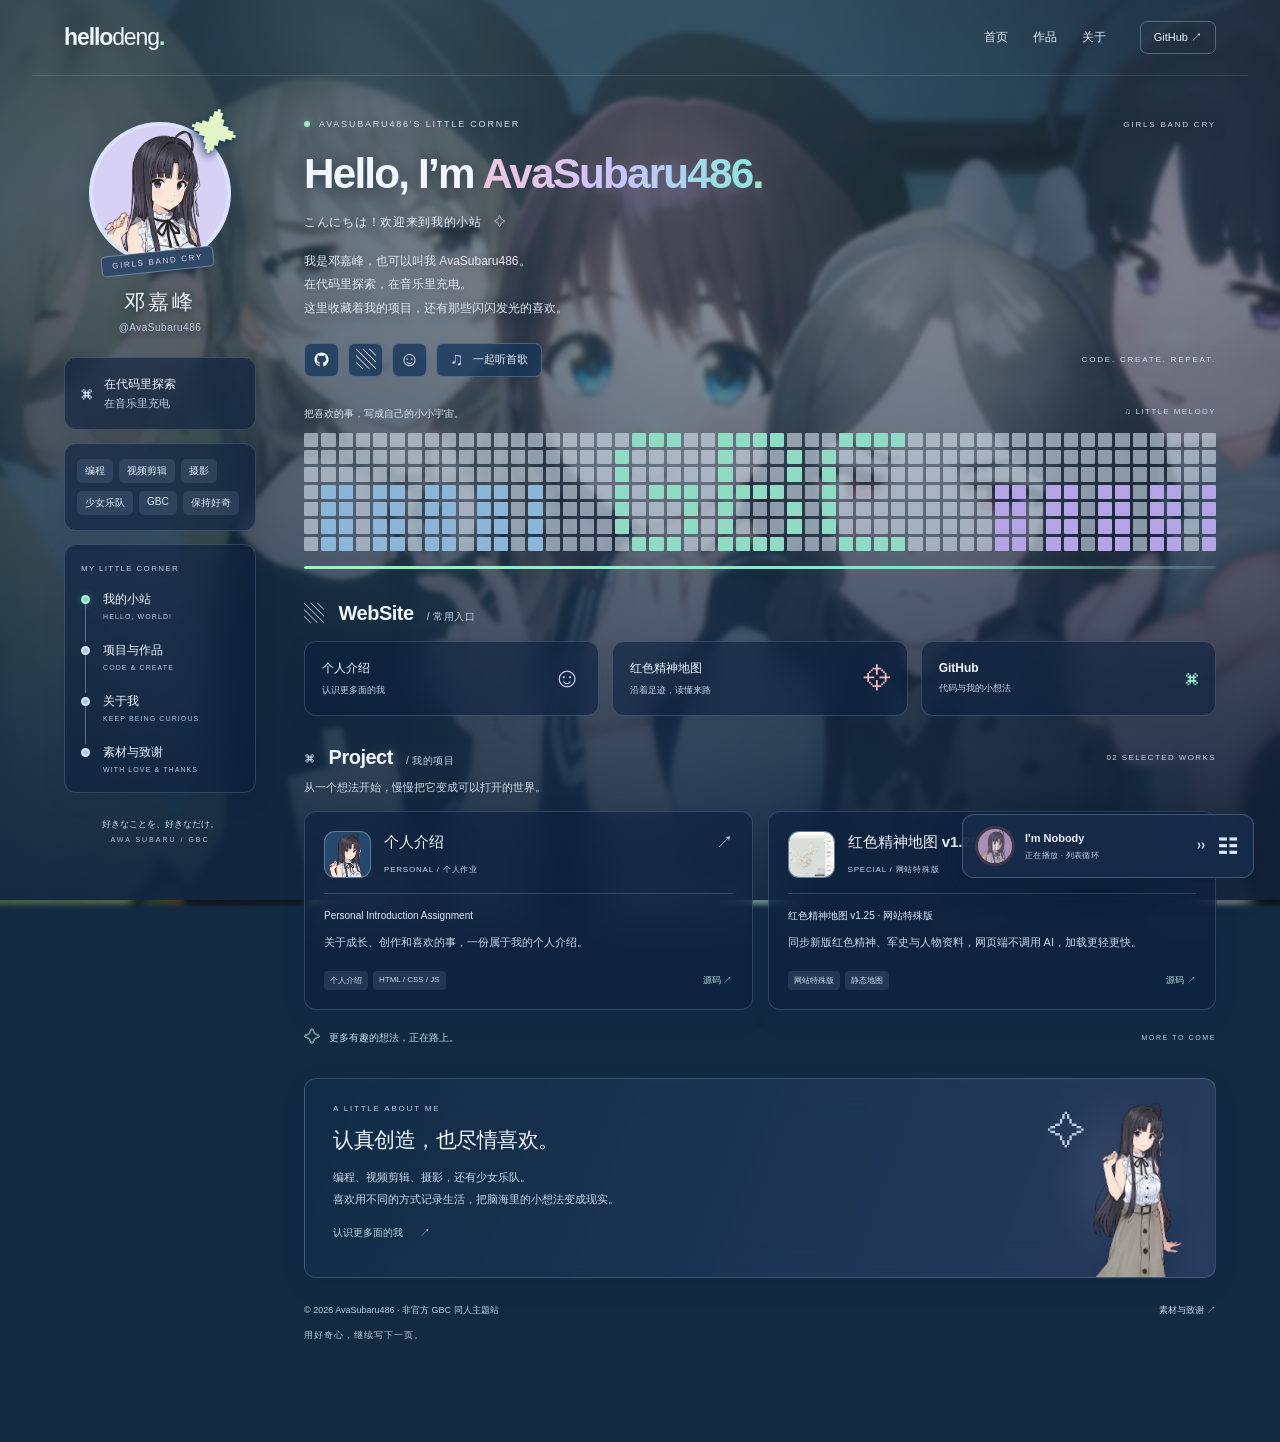
==== commit df80f3a7: "Fix portal map quick link" ====
--- a/index.html
+++ b/index.html
@@ -36,7 +36,7 @@
         <div class="hero-actions"><a class="icon-button" href="https://github.com/AvaSubaru486" target="_blank" rel="noopener noreferrer" aria-label="访问我的 GitHub" title="GitHub"><svg viewBox="0 0 24 24" aria-hidden="true"><path d="M12 2a10 10 0 0 0-3.16 19.49c.5.09.68-.22.68-.48v-1.86c-2.78.6-3.37-1.18-3.37-1.18-.45-1.16-1.11-1.47-1.11-1.47-.91-.62.07-.61.07-.61 1 .07 1.53 1.03 1.53 1.03.89 1.53 2.34 1.09 2.91.83.09-.65.35-1.09.63-1.34-2.22-.25-4.56-1.11-4.56-4.94 0-1.09.39-1.99 1.03-2.69-.1-.25-.45-1.27.1-2.65 0 0 .84-.27 2.75 1.03a9.55 9.55 0 0 1 5 0c1.91-1.3 2.75-1.03 2.75-1.03.55 1.38.2 2.4.1 2.65.64.7 1.03 1.6 1.03 2.69 0 3.84-2.34 4.69-4.57 4.94.36.31.68.92.68 1.85v2.75c0 .27.18.58.69.48A10 10 0 0 0 12 2Z"/></svg></a><a class="icon-button" href="#projects" aria-label="看看我的作品" title="我的作品">▧</a><a class="icon-button" href="#about" aria-label="关于我" title="关于我">☺</a><button class="listen-link" id="hero-listen" type="button"><span aria-hidden="true">♫</span> 一起听首歌</button><span class="hero-motto">CODE. CREATE. REPEAT.</span></div>
       </section>
       <section class="pixel-section" aria-label="音乐主题像素装饰，不代表提交记录"><div class="pixel-caption"><span>把喜欢的事，写成自己的小小宇宙。</span><span>♫ LITTLE MELODY</span></div><div id="pixel-grid" class="pixel-grid" aria-hidden="true"></div><div class="melody-line" aria-hidden="true"></div></section>
-      <section class="website-section" aria-labelledby="website-title"><div class="section-heading"><h2 id="website-title"><span aria-hidden="true">▧</span> WebSite <small>/ 常用入口</small></h2></div><div class="website-grid"><a class="glass website-card" href="#/project/personal-introduction"><div><strong>个人介绍</strong><small>认识更多面的我</small></div><span class="website-icon lavender" aria-hidden="true">☺</span></a><a class="glass website-card" href="#/project/red-spirit-map"><div><strong>红色精神地图</strong><small>沿着足迹，读懂来路</small></div><span class="website-icon coral" aria-hidden="true">⌖</span></a><a class="glass website-card" href="https://github.com/AvaSubaru486" target="_blank" rel="noopener noreferrer"><div><strong>GitHub</strong><small>代码与我的小想法</small></div><span class="website-icon mint" aria-hidden="true">⌘</span></a></div></section>
+      <section class="website-section" aria-labelledby="website-title"><div class="section-heading"><h2 id="website-title"><span aria-hidden="true">▧</span> WebSite <small>/ 常用入口</small></h2></div><div class="website-grid"><a class="glass website-card" href="#/project/personal-introduction"><div><strong>个人介绍</strong><small>认识更多面的我</small></div><span class="website-icon lavender" aria-hidden="true">☺</span></a><a class="glass website-card" href="#/project/red-spirit-map-v125"><div><strong>红色精神地图</strong><small>沿着足迹，读懂来路</small></div><span class="website-icon coral" aria-hidden="true">⌖</span></a><a class="glass website-card" href="https://github.com/AvaSubaru486" target="_blank" rel="noopener noreferrer"><div><strong>GitHub</strong><small>代码与我的小想法</small></div><span class="website-icon mint" aria-hidden="true">⌘</span></a></div></section>
       <section id="projects" class="projects-section" aria-labelledby="projects-title"><div class="section-heading"><h2 id="projects-title"><span aria-hidden="true">⌘</span> Project <small>/ 我的项目</small></h2><span class="section-count">02 SELECTED WORKS</span></div><p class="section-description">从一个想法开始，慢慢把它变成可以打开的世界。</p><div class="project-grid" id="project-grid"></div><p class="project-footnote"><span>✧</span> 更多有趣的想法，正在路上。 <span class="footnote-en">MORE TO COME</span></p></section>
       <section id="about" class="about-section glass" aria-labelledby="about-title"><div class="about-copy"><p class="eyebrow">A LITTLE ABOUT ME</p><h2 id="about-title">认真创造，也尽情喜欢。</h2><p>编程、视频剪辑、摄影，还有少女乐队。<br>喜欢用不同的方式记录生活，把脑海里的小想法变成现实。</p><a href="#/project/personal-introduction" class="text-link">认识更多面的我 <span>↗</span></a></div><div class="about-art"><span class="about-star" aria-hidden="true">✧</span><img src="assets/subaru.webp" width="820" height="1800" alt="安和昴，来自《哭泣少女乐队》" loading="lazy"></div></section>
       <footer class="site-footer"><span>© <span id="year"></span> AvaSubaru486 · 非官方 GBC 同人主题站</span><a href="credits.html">素材与致谢 ↗</a><p>用好奇心，继续写下一页。</p></footer>
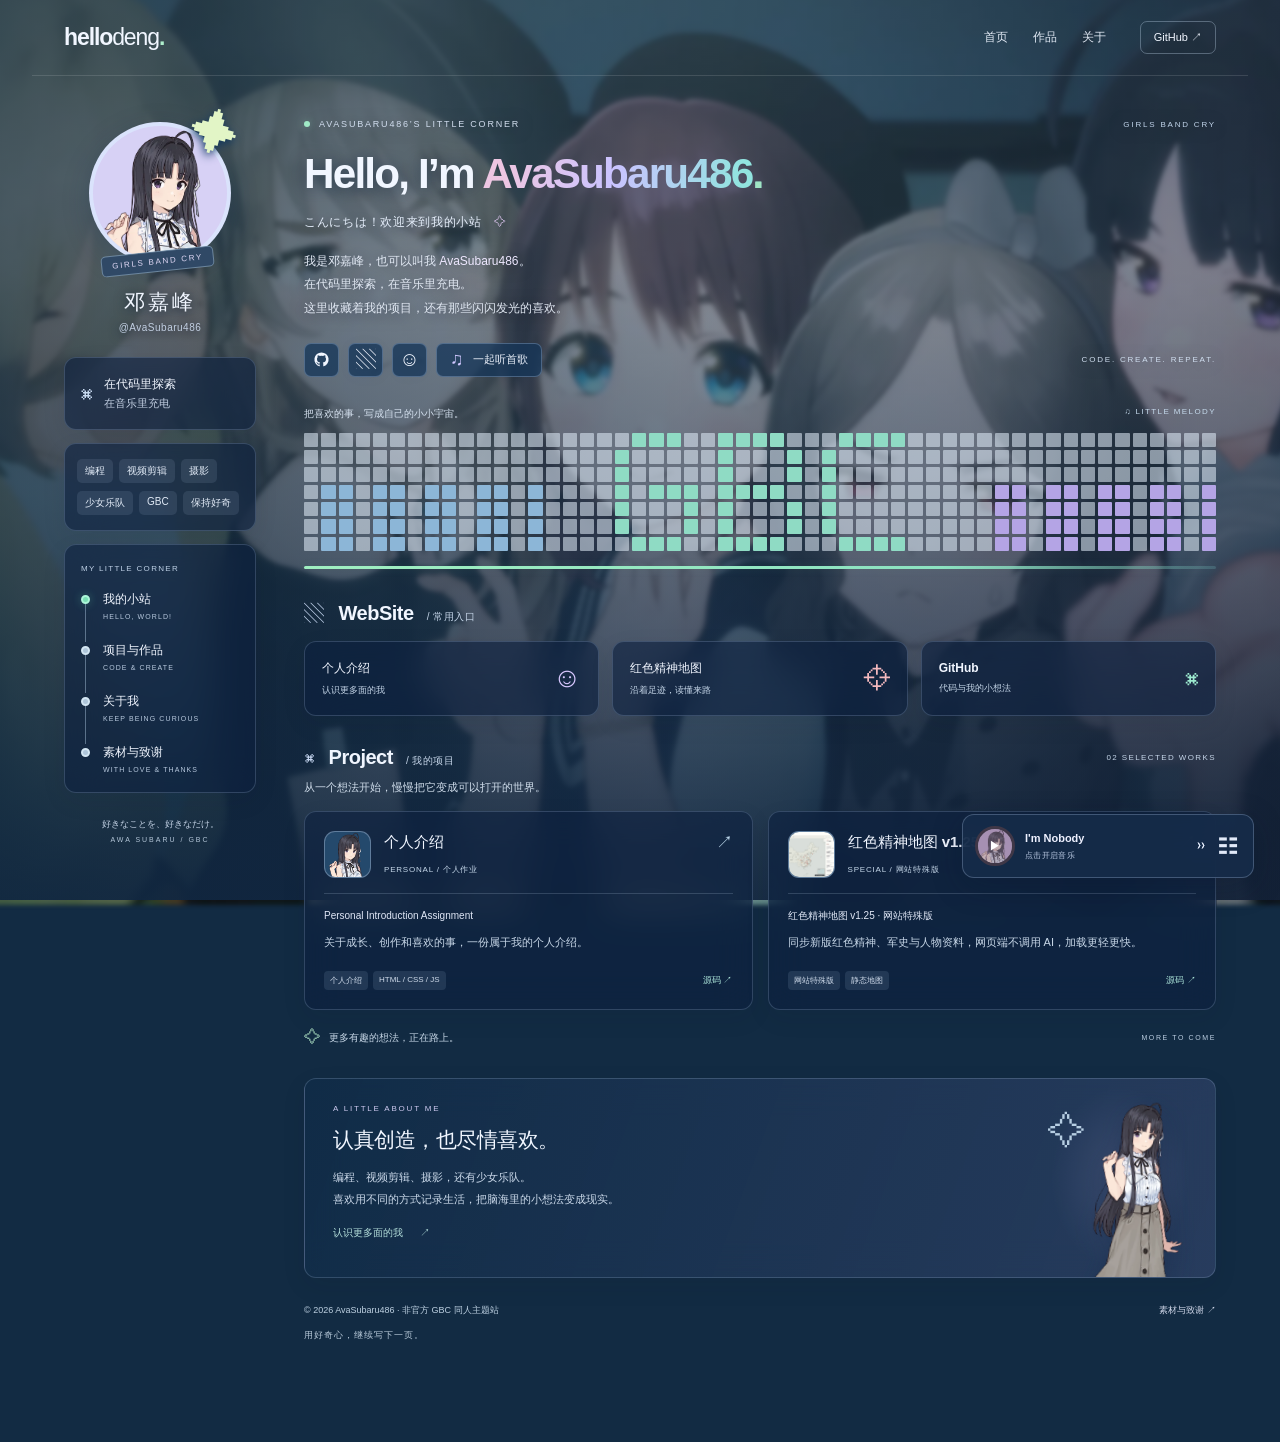
==== commit d0231a88: "Refresh no-script portal link" ====
--- a/index.html
+++ b/index.html
@@ -43,6 +43,6 @@
     </div>
   </main>
   <section id="project-view" hidden aria-label="项目浏览器"><div class="project-toolbar"><a href="#/">← 返回主页</a><h1 id="project-title"></h1><a id="project-external" target="_blank" rel="noopener noreferrer">独立打开 ↗</a></div><p class="project-loading" id="project-loading" role="status">正在打开项目…</p><div id="project-frame-container"></div></section>
-  <noscript><p>启用 JavaScript 可使用站内播放器。项目也可独立访问：<a href="/Personal-Introduction-Assignment/">个人介绍</a>、<a href="/Red-Spirit-Map-Competition-Events/">红色精神地图</a>。</p></noscript>
+  <noscript><p>启用 JavaScript 可使用站内播放器。项目也可独立访问：<a href="/Personal-Introduction-Assignment/">个人介绍</a>、<a href="/Red-Spirit-Map-v1.25/">红色精神地图 v1.25</a>。</p></noscript>
 </body>
 </html>
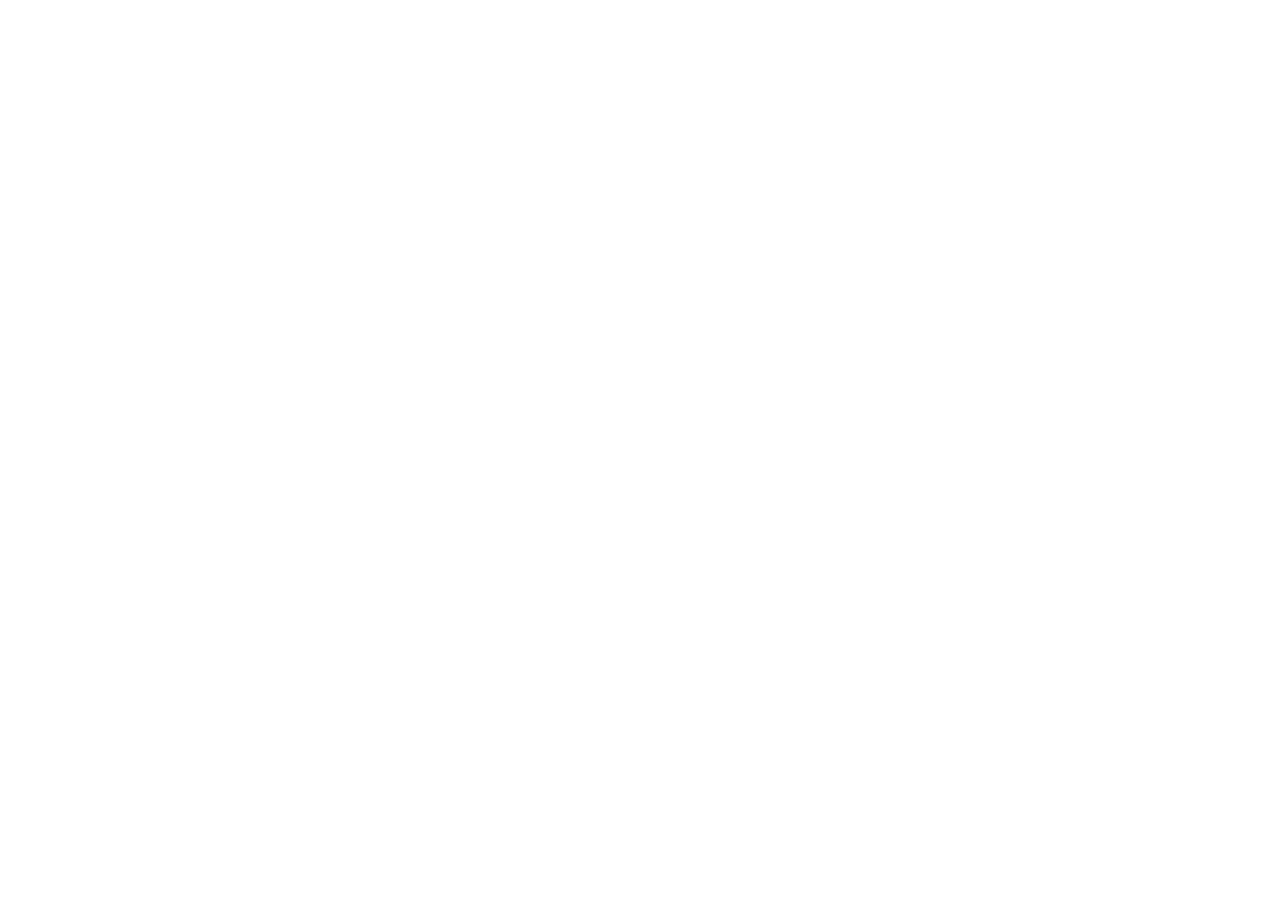
==== commit d1da91d2: "Keep an empty website shell" ====
--- a/index.html
+++ b/index.html
@@ -1,48 +1,10 @@
 <!doctype html>
 <html lang="zh-CN">
 <head>
-  <meta charset="UTF-8"><meta name="viewport" content="width=device-width,initial-scale=1">
-  <meta name="theme-color" content="#183953">
-  <meta name="description" content="HelloDeng，AvaSubaru486 的个人项目小站。写代码、记录生活，也认真喜欢少女乐队。">
-  <title>HelloDeng · AvaSubaru486</title>
-  <link rel="icon" href="assets/favicon.svg" type="image/svg+xml">
-  <link rel="preload" href="assets/gbc-background.webp" as="image">
-  <link rel="stylesheet" href="styles.css">
-  <script type="module" src="app.js"></script>
+  <meta charset="utf-8">
+  <meta name="viewport" content="width=device-width, initial-scale=1">
+  <meta name="color-scheme" content="light dark">
+  <title>HelloDeng</title>
 </head>
-<body>
-  <div class="scenery" aria-hidden="true"></div>
-  <a class="skip-link" href="#projects">跳到项目</a>
-  <header class="site-header">
-    <a href="#/" class="wordmark" aria-label="HelloDeng 首页">hello<span>deng</span><i>.</i></a>
-    <nav aria-label="主导航"><a href="#/">首页</a><a href="#projects">作品</a><a href="#about">关于</a></nav>
-    <a class="github-link" href="https://github.com/AvaSubaru486" target="_blank" rel="noopener noreferrer">GitHub ↗</a>
-  </header>
-  <main id="home-view" class="home-layout">
-    <aside class="sidebar" aria-label="个人名片">
-      <a class="profile-picture" href="#about" aria-label="关于邓嘉峰"><img src="assets/subaru-avatar.webp" alt="安和昴主题头像" width="200" height="200" fetchpriority="high"><span class="avatar-star" aria-hidden="true">✦</span><span class="avatar-note">GIRLS BAND CRY</span></a>
-      <div class="profile-name"><strong>邓嘉峰</strong><span>@AvaSubaru486</span></div>
-      <div class="glass sidebar-note"><span class="tiny-icon" aria-hidden="true">⌘</span><div>在代码里探索<small>在音乐里充电</small></div></div>
-      <div class="glass interests"><span>编程</span><span>视频剪辑</span><span>摄影</span><span>少女乐队</span><span>GBC</span><span>保持好奇</span></div>
-      <nav class="glass side-nav" aria-label="小站导航"><p class="micro-label">MY LITTLE CORNER</p><a href="#/" class="current"><i></i><span>我的小站<small>HELLO, WORLD!</small></span></a><a href="#projects"><i></i><span>项目与作品<small>CODE & CREATE</small></span></a><a href="#about"><i></i><span>关于我<small>KEEP BEING CURIOUS</small></span></a><a href="credits.html"><i></i><span>素材与致谢<small>WITH LOVE & THANKS</small></span></a></nav>
-      <p class="sidebar-signature">好きなことを、好きなだけ。<span>AWA SUBARU / GBC</span></p>
-    </aside>
-    <div class="main-content">
-      <section class="hero" aria-labelledby="hero-title">
-        <p class="eyebrow"><span class="status-dot"></span> AVASUBARU486’S LITTLE CORNER <span class="hero-edition">GIRLS BAND CRY</span></p>
-        <h1 id="hero-title">Hello, I’m <span>AvaSubaru486<span class="title-dot">.</span></span></h1>
-        <p class="hello-note">こんにちは！欢迎来到我的小站 <span>✧</span></p>
-        <p class="hero-description">我是邓嘉峰，也可以叫我 <b>AvaSubaru486</b>。<br>在代码里探索，在音乐里充电。<br>这里收藏着我的项目，还有那些闪闪发光的喜欢。</p>
-        <div class="hero-actions"><a class="icon-button" href="https://github.com/AvaSubaru486" target="_blank" rel="noopener noreferrer" aria-label="访问我的 GitHub" title="GitHub"><svg viewBox="0 0 24 24" aria-hidden="true"><path d="M12 2a10 10 0 0 0-3.16 19.49c.5.09.68-.22.68-.48v-1.86c-2.78.6-3.37-1.18-3.37-1.18-.45-1.16-1.11-1.47-1.11-1.47-.91-.62.07-.61.07-.61 1 .07 1.53 1.03 1.53 1.03.89 1.53 2.34 1.09 2.91.83.09-.65.35-1.09.63-1.34-2.22-.25-4.56-1.11-4.56-4.94 0-1.09.39-1.99 1.03-2.69-.1-.25-.45-1.27.1-2.65 0 0 .84-.27 2.75 1.03a9.55 9.55 0 0 1 5 0c1.91-1.3 2.75-1.03 2.75-1.03.55 1.38.2 2.4.1 2.65.64.7 1.03 1.6 1.03 2.69 0 3.84-2.34 4.69-4.57 4.94.36.31.68.92.68 1.85v2.75c0 .27.18.58.69.48A10 10 0 0 0 12 2Z"/></svg></a><a class="icon-button" href="#projects" aria-label="看看我的作品" title="我的作品">▧</a><a class="icon-button" href="#about" aria-label="关于我" title="关于我">☺</a><button class="listen-link" id="hero-listen" type="button"><span aria-hidden="true">♫</span> 一起听首歌</button><span class="hero-motto">CODE. CREATE. REPEAT.</span></div>
-      </section>
-      <section class="pixel-section" aria-label="音乐主题像素装饰，不代表提交记录"><div class="pixel-caption"><span>把喜欢的事，写成自己的小小宇宙。</span><span>♫ LITTLE MELODY</span></div><div id="pixel-grid" class="pixel-grid" aria-hidden="true"></div><div class="melody-line" aria-hidden="true"></div></section>
-      <section class="website-section" aria-labelledby="website-title"><div class="section-heading"><h2 id="website-title"><span aria-hidden="true">▧</span> WebSite <small>/ 常用入口</small></h2></div><div class="website-grid"><a class="glass website-card" href="#/project/personal-introduction"><div><strong>个人介绍</strong><small>认识更多面的我</small></div><span class="website-icon lavender" aria-hidden="true">☺</span></a><a class="glass website-card" href="#/project/red-spirit-map-v125"><div><strong>红色精神地图</strong><small>沿着足迹，读懂来路</small></div><span class="website-icon coral" aria-hidden="true">⌖</span></a><a class="glass website-card" href="https://github.com/AvaSubaru486" target="_blank" rel="noopener noreferrer"><div><strong>GitHub</strong><small>代码与我的小想法</small></div><span class="website-icon mint" aria-hidden="true">⌘</span></a></div></section>
-      <section id="projects" class="projects-section" aria-labelledby="projects-title"><div class="section-heading"><h2 id="projects-title"><span aria-hidden="true">⌘</span> Project <small>/ 我的项目</small></h2><span class="section-count">02 SELECTED WORKS</span></div><p class="section-description">从一个想法开始，慢慢把它变成可以打开的世界。</p><div class="project-grid" id="project-grid"></div><p class="project-footnote"><span>✧</span> 更多有趣的想法，正在路上。 <span class="footnote-en">MORE TO COME</span></p></section>
-      <section id="about" class="about-section glass" aria-labelledby="about-title"><div class="about-copy"><p class="eyebrow">A LITTLE ABOUT ME</p><h2 id="about-title">认真创造，也尽情喜欢。</h2><p>编程、视频剪辑、摄影，还有少女乐队。<br>喜欢用不同的方式记录生活，把脑海里的小想法变成现实。</p><a href="#/project/personal-introduction" class="text-link">认识更多面的我 <span>↗</span></a></div><div class="about-art"><span class="about-star" aria-hidden="true">✧</span><img src="assets/subaru.webp" width="820" height="1800" alt="安和昴，来自《哭泣少女乐队》" loading="lazy"></div></section>
-      <footer class="site-footer"><span>© <span id="year"></span> AvaSubaru486 · 非官方 GBC 同人主题站</span><a href="credits.html">素材与致谢 ↗</a><p>用好奇心，继续写下一页。</p></footer>
-    </div>
-  </main>
-  <section id="project-view" hidden aria-label="项目浏览器"><div class="project-toolbar"><a href="#/">← 返回主页</a><h1 id="project-title"></h1><a id="project-external" target="_blank" rel="noopener noreferrer">独立打开 ↗</a></div><p class="project-loading" id="project-loading" role="status">正在打开项目…</p><div id="project-frame-container"></div></section>
-  <noscript><p>启用 JavaScript 可使用站内播放器。项目也可独立访问：<a href="/Personal-Introduction-Assignment/">个人介绍</a>、<a href="/Red-Spirit-Map-v1.25/">红色精神地图 v1.25</a>。</p></noscript>
-</body>
+<body><!-- empty-site-shell --></body>
 </html>
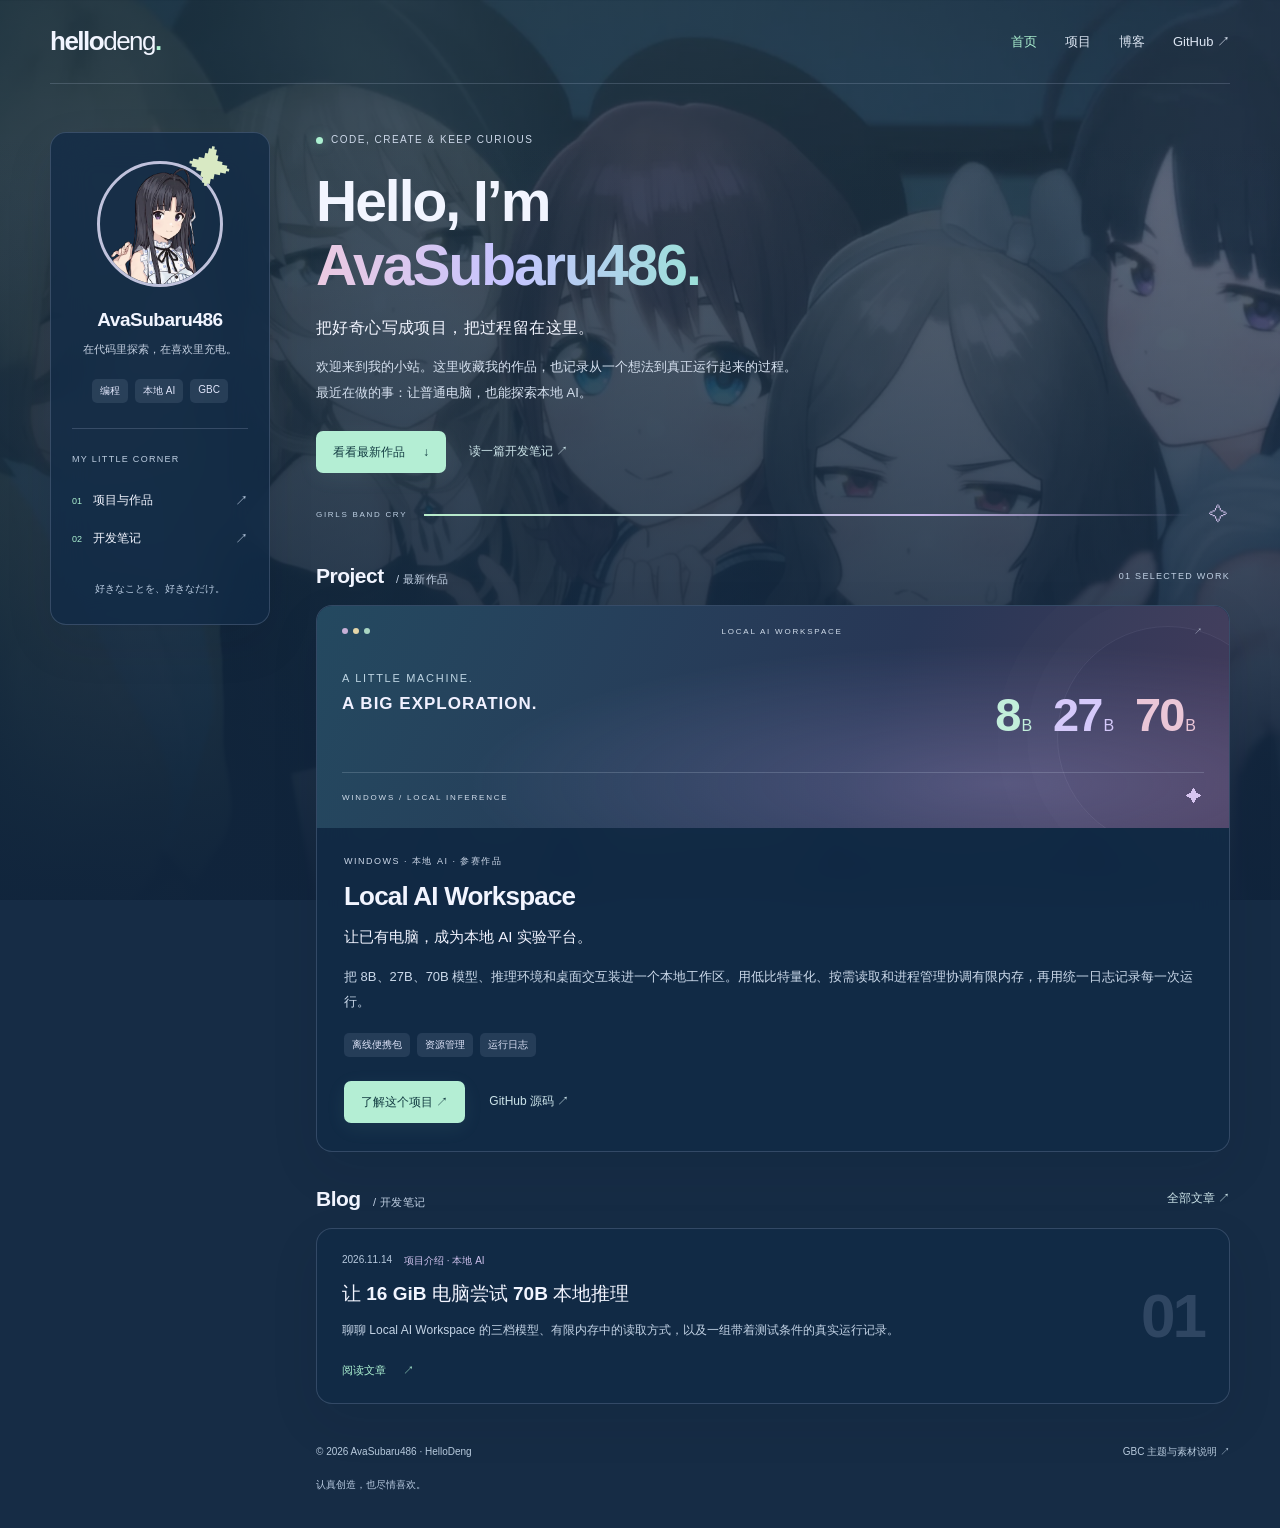
==== commit 5bc3784f: "Introduce Local AI Workspace on the GBC homepage and project blog" ====
--- a/index.html
+++ b/index.html
@@ -2,9 +2,59 @@
 <html lang="zh-CN">
 <head>
   <meta charset="utf-8">
-  <meta name="viewport" content="width=device-width, initial-scale=1">
-  <meta name="color-scheme" content="light dark">
-  <title>HelloDeng</title>
+  <meta name="viewport" content="width=device-width,initial-scale=1">
+  <meta name="theme-color" content="#182d47">
+  <meta name="description" content="HelloDeng，AvaSubaru486 的个人项目与开发笔记。最新作品：Local AI Workspace，Windows 本地 AI 工作区。">
+  <title>HelloDeng · AvaSubaru486</title>
+  <link rel="icon" href="/assets/favicon.svg" type="image/svg+xml">
+  <link rel="preload" href="/assets/gbc-background.webp" as="image">
+  <link rel="stylesheet" href="/styles.css">
 </head>
-<body><!-- empty-site-shell --></body>
+<body>
+  <div class="scenery" aria-hidden="true"></div>
+  <a class="skip-link" href="#main">跳到正文</a>
+  <header class="site-header wrap">
+    <a class="wordmark" href="/">hello<span>deng</span><i>.</i></a>
+    <nav aria-label="主导航"><a href="/" aria-current="page">首页</a><a href="/#projects">项目</a><a href="/blog/">博客</a><a href="https://github.com/AvaSubaru486" target="_blank" rel="noopener noreferrer">GitHub ↗</a></nav>
+  </header>
+  <main id="main" class="wrap home-layout">
+    <aside class="profile glass" aria-label="关于站主">
+      <div class="avatar-wrap"><img class="avatar" src="/assets/subaru-avatar.webp" alt="安和昴主题头像" width="144" height="144"><span aria-hidden="true">✦</span></div>
+      <h2>AvaSubaru486</h2><p class="profile-caption">在代码里探索，在喜欢里充电。</p>
+      <div class="tags"><span>编程</span><span>本地 AI</span><span>GBC</span></div>
+      <div class="profile-rule"></div>
+      <p class="micro-label">MY LITTLE CORNER</p>
+      <a class="profile-link" href="#projects"><span>01</span> 项目与作品 <b>↗</b></a>
+      <a class="profile-link" href="/blog/"><span>02</span> 开发笔记 <b>↗</b></a>
+      <p class="signature">好きなことを、好きなだけ。</p>
+    </aside>
+    <div class="home-content">
+      <section class="hero">
+        <p class="eyebrow"><span class="status-dot"></span> CODE, CREATE & KEEP CURIOUS</p>
+        <h1>Hello, I’m<br><span>AvaSubaru486.</span></h1>
+        <p class="hero-note">把好奇心写成项目，把过程留在这里。</p>
+        <p class="hero-description">欢迎来到我的小站。这里收藏我的作品，也记录从一个想法到真正运行起来的过程。<br>最近在做的事：让普通电脑，也能探索本地 AI。</p>
+        <div class="hero-actions"><a class="button button-primary" href="#projects">看看最新作品 <span>↓</span></a><a class="text-link" href="/blog/">读一篇开发笔记 ↗</a></div>
+        <div class="melody" aria-hidden="true"><span>GIRLS BAND CRY</span><i></i><span>✧</span></div>
+      </section>
+      <section id="projects" class="section" aria-labelledby="projects-title">
+        <div class="section-heading"><h2 id="projects-title">Project <small>/ 最新作品</small></h2><span class="micro-label">01 SELECTED WORK</span></div>
+        <article class="featured glass">
+          <div class="project-art" aria-label="三档本地模型与桌面工作区的概念图">
+            <div class="art-top"><span class="window-dots"><i></i><i></i><i></i></span><span>LOCAL AI WORKSPACE</span><span>↗</span></div>
+            <div class="art-label">A LITTLE MACHINE.<br><strong>A BIG EXPLORATION.</strong></div>
+            <div class="model-orbit"><span>8<small>B</small></span><span>27<small>B</small></span><span>70<small>B</small></span></div>
+            <div class="art-bottom"><span>WINDOWS / LOCAL INFERENCE</span><span>✦</span></div>
+          </div>
+          <div class="featured-copy"><p class="eyebrow">WINDOWS · 本地 AI · 参赛作品</p><h3>Local AI Workspace</h3><p class="project-subtitle">让已有电脑，成为本地 AI 实验平台。</p><p>把 8B、27B、70B 模型、推理环境和桌面交互装进一个本地工作区。用低比特量化、按需读取和进程管理协调有限内存，再用统一日志记录每一次运行。</p><div class="tags"><span>离线便携包</span><span>资源管理</span><span>运行日志</span></div><div class="card-actions"><a class="button button-primary" href="/blog/local-ai-workspace/">了解这个项目 ↗</a><a class="text-link" href="https://github.com/AvaSubaru486/LocalAIWorkspace" target="_blank" rel="noopener noreferrer">GitHub 源码 ↗</a></div></div>
+        </article>
+      </section>
+      <section class="section" aria-labelledby="notes-title">
+        <div class="section-heading"><h2 id="notes-title">Blog <small>/ 开发笔记</small></h2><a class="text-link" href="/blog/">全部文章 ↗</a></div>
+        <a class="post-card glass" href="/blog/local-ai-workspace/"><div><p class="post-meta"><time datetime="2026-11-14">2026.11.14</time><span>项目介绍 · 本地 AI</span></p><h3>让 16 GiB 电脑尝试 70B 本地推理</h3><p>聊聊 Local AI Workspace 的三档模型、有限内存中的读取方式，以及一组带着测试条件的真实运行记录。</p><span class="read-more">阅读文章 <b>↗</b></span></div><span class="post-mark" aria-hidden="true">01</span></a>
+      </section>
+      <footer class="site-footer"><span>© 2026 AvaSubaru486 · HelloDeng</span><a href="/credits.html">GBC 主题与素材说明 ↗</a><p>认真创造，也尽情喜欢。</p></footer>
+    </div>
+  </main>
+</body>
 </html>
--- a/styles.css
+++ b/styles.css
@@ -0,0 +1,8 @@
+@charset "UTF-8";
+:root{color-scheme:dark;--ink:#f2f5ff;--muted:#c4d0e1;--mint:#acf1d1;--line:#d3e1ff2c;--panel:#112b46c9;font-family:"Segoe UI","Microsoft YaHei",sans-serif;font-synthesis:none;background:#162c45;color:var(--ink);scroll-behavior:smooth}
+*{box-sizing:border-box}body{margin:0;min-height:100vh}a{color:inherit;text-decoration:none}img{display:block;max-width:100%}a:focus-visible,summary:focus-visible{outline:2px solid var(--mint);outline-offset:5px}::selection{background:#d9c7ef;color:#162c45}.wrap{width:min(1180px,calc(100% - 64px));margin-inline:auto}.scenery{position:fixed;inset:0;z-index:-1;background:linear-gradient(110deg,#0e263bd4,#2034509e),url('/assets/gbc-background.webp') center/cover no-repeat;pointer-events:none}.scenery:after{content:"";position:absolute;inset:0;background:linear-gradient(0deg,#10243cf2,transparent 85%)}.skip-link{position:fixed;top:-80px;left:16px;z-index:20;background:#152d48;padding:12px}.skip-link:focus{top:8px}.glass{background:var(--panel);border:1px solid var(--line);border-radius:16px;backdrop-filter:blur(18px);box-shadow:0 18px 50px #07172916}.site-header{display:flex;align-items:center;justify-content:space-between;gap:24px;min-height:84px;border-bottom:1px solid var(--line)}.wordmark{font-size:26px;font-weight:750;letter-spacing:-1.5px;white-space:nowrap}.wordmark span{font-weight:400}.wordmark i{font-style:normal;color:var(--mint)}.site-header nav{display:flex;align-items:center;gap:28px;font-size:13px;color:#dce5f2}.site-header nav a{padding-block:10px}.site-header a:hover,.text-link:hover,.site-footer a:hover{color:var(--mint)}.site-header [aria-current=page]{color:var(--mint)}.home-layout{display:grid;grid-template-columns:220px minmax(0,1fr);gap:46px;padding-top:48px}.profile{padding:28px 21px;align-self:start;position:sticky;top:28px;text-align:center}.avatar-wrap{position:relative;width:126px;margin:0 auto 22px}.avatar{width:126px;height:126px;object-fit:cover;border:3px solid #e8e6ffcf;border-radius:50%}.avatar-wrap>span{position:absolute;top:-16px;right:-9px;font-size:43px;color:#d8e9c3;transform:rotate(12deg)}.profile h2{font-size:19px;letter-spacing:-.5px;margin:0 0 9px}.profile-caption{font-size:11px;line-height:1.8;color:var(--muted);margin:0 0 19px}.tags{display:flex;flex-wrap:wrap;gap:7px}.tags span{padding:5px 8px;background:#c5d6f21b;border-radius:5px;font-size:10px;white-space:nowrap;color:#e0e5fa}.profile .tags{justify-content:center}.profile-rule{height:1px;background:var(--line);margin:25px 0}.micro-label{font-size:9px;letter-spacing:1.3px;color:#bfcfe2}.profile>.micro-label{text-align:left;margin:0 0 18px}.profile-link{display:flex;align-items:center;text-align:left;gap:11px;font-size:12px;padding:10px 0}.profile-link>span{font-size:9px;color:var(--mint)}.profile-link>b{margin-left:auto;font-size:13px;font-weight:400;color:#bacbe0}.profile-link:hover{color:var(--mint)}.signature{font-size:10px;color:#b9cbe0;margin:24px 0 0}.home-content{min-width:0}.eyebrow{display:flex;align-items:center;gap:8px;font-size:10px;letter-spacing:1.5px;color:#cdd8e9;line-height:1.6;margin:0 0 21px}.status-dot{display:inline-block;width:7px;height:7px;flex:none;background:var(--mint);border-radius:50%;box-shadow:0 0 12px #a5edce80}.hero h1{font-size:clamp(34px,4.6vw,57px);line-height:1.13;letter-spacing:-2px;font-weight:730;margin:0 0 20px}.hero h1>span{background:linear-gradient(90deg,#eccae1,#c5c4ff 50%,#9be0d8);color:transparent;background-clip:text;-webkit-background-clip:text}.hero-note{font-size:16px;margin:0 0 15px;letter-spacing:.4px}.hero-description{font-size:13px;color:#d5e0ef;line-height:2;margin:0}.hero-actions{display:flex;align-items:center;gap:23px;flex-wrap:wrap;margin-top:25px}.button{display:inline-flex;align-items:center;justify-content:center;gap:18px;min-height:42px;padding:11px 17px;border-radius:7px;font-size:12px;font-weight:600;line-height:1.5;transition:transform .18s,background .18s}.button:hover{transform:translateY(-2px)}.button-primary{background:#b4eed4;color:#133c42;box-shadow:0 5px 20px #95d8c013}.button-primary:hover{background:#cef8e5;color:#133c42}.button-secondary{background:#c3d3f01c;border:1px solid var(--line);color:var(--ink)}.text-link{font-size:12px;color:#cce4e9;text-underline-offset:5px}.melody{display:flex;align-items:center;gap:17px;color:#bed0e3;font-size:8px;letter-spacing:1.7px;margin:31px 0 38px}.melody>i{flex:1;height:2px;background:linear-gradient(90deg,#b7ecc9,#c6b5e9 65%,transparent)}.melody>span:last-child{font-size:19px;color:#d1c2ec}.section{margin-bottom:35px;scroll-margin-top:25px}.section-heading{display:flex;align-items:center;justify-content:space-between;gap:15px;margin-bottom:17px}.section-heading h2{font-size:21px;font-weight:650;margin:0;letter-spacing:-.5px}.section-heading h2 small{font-size:11px;font-weight:400;color:#c4d3e6;margin-left:7px;letter-spacing:.4px}.featured{overflow:hidden}.project-art{padding:20px 25px 22px;position:relative;overflow:hidden;background:radial-gradient(ellipse at 75% 80%,#cab7f93d,transparent 55%),linear-gradient(115deg,#244960,#283756 60%,#443b5b)}.project-art:after{content:"";position:absolute;width:220px;height:220px;border:1px solid #dcdcff14;border-radius:50%;right:-50px;top:20px;box-shadow:0 0 0 30px #ffffff03,0 0 0 60px #ffffff02;pointer-events:none}.art-top,.art-bottom{display:flex;align-items:center;justify-content:space-between;gap:15px;font-size:8px;letter-spacing:1.8px;color:#d1ddeb;position:relative;z-index:1}.window-dots{display:flex;gap:5px}.window-dots i{width:6px;height:6px;border-radius:50%;background:#c7b0d7}.window-dots i:nth-child(2){background:#e4d6a9}.window-dots i:nth-child(3){background:#a9d6c3}.art-label{font-size:11px;letter-spacing:1.7px;line-height:1.8;margin-top:32px;position:relative;z-index:1;color:#bed5e3}.art-label strong{font-size:17px;letter-spacing:1px;color:#f1f1ff;font-weight:550}.model-orbit{display:flex;justify-content:flex-end;gap:21px;margin-top:-32px;margin-bottom:30px;padding-right:8px;position:relative;z-index:1}.model-orbit>span{display:inline-flex;align-items:baseline;font-size:47px;font-weight:650;letter-spacing:-2px;color:#c2eedb}.model-orbit>span:nth-child(2){color:#d5c9fa}.model-orbit>span:nth-child(3){color:#eac6d7}.model-orbit small{font-size:16px;font-weight:400;letter-spacing:0;margin-left:2px}.art-bottom{border-top:1px solid #d4e4f330;padding-top:15px}.art-bottom>span:last-child{color:#d7c5f0;font-size:16px}.featured-copy{padding:26px 27px 28px}.featured-copy .eyebrow{font-size:9px;margin-bottom:12px}.featured-copy h3{font-size:26px;letter-spacing:-.8px;margin:0 0 10px;font-weight:650}.project-subtitle{font-size:15px!important;color:#f2f4ff!important;margin:0 0 13px!important}.featured-copy>p:not(.eyebrow){font-size:13px;color:#cbd9ea;line-height:1.95;margin:0 0 18px}.featured-copy .tags{margin-top:15px}.card-actions{display:flex;flex-wrap:wrap;align-items:center;gap:24px;margin-top:24px}.post-card{display:flex;align-items:center;gap:26px;padding:25px;transition:background .18s,transform .18s}.post-card:hover{background:#1e3d59ed;transform:translateY(-2px)}.post-meta{display:flex;flex-wrap:wrap;gap:12px;margin:0 0 11px;color:#b9cbdf;font-size:10px}.post-meta>span{color:#cfc2ed}.post-card h3{font-size:19px;line-height:1.6;font-weight:600;margin:0 0 10px}.post-card p:not(.post-meta){font-size:12px;line-height:1.9;color:#c3d3e5;margin:0 0 18px}.read-more{font-size:11px;color:var(--mint)}.read-more b{font-weight:400;margin-left:14px}.post-mark{font-size:62px;letter-spacing:-3px;font-weight:650;color:#cbd7f22b;margin-left:auto;flex:none}.site-footer{display:flex;justify-content:space-between;flex-wrap:wrap;gap:15px;font-size:10px;line-height:1.8;color:#b9ccdf;padding:4px 0 34px}.site-footer>p{flex-basis:100%;margin:0;font-size:10px;color:#b6c8de}.page-layout{max-width:900px;margin:55px auto 0}.page-heading{margin-bottom:31px}.page-heading h1{font-size:43px;letter-spacing:-1.7px;margin:13px 0 15px}.page-heading>p:not(.eyebrow){font-size:14px;line-height:1.9;color:#cedaeb}.blog-list{margin-bottom:60px}.breadcrumb{display:inline-block;color:#cbdbec;font-size:12px;margin-bottom:25px}.breadcrumb:hover{color:var(--mint)}.article-layout{display:grid;grid-template-columns:minmax(0,780px) 190px;gap:35px;align-items:start;padding-top:38px}.article{padding:36px 40px 40px;min-width:0}.article-header{padding-bottom:25px;border-bottom:1px solid var(--line);margin-bottom:30px}.article-header .eyebrow{font-size:9px;margin-bottom:16px}.article h1{font-size:clamp(27px,3.3vw,41px);line-height:1.4;letter-spacing:-1.5px;margin:0 0 18px}.article .lead{font-size:15px;color:#e1e8f6;line-height:2;margin:18px 0 0}.article-meta{font-size:11px;color:#bdcde1;display:flex;gap:14px;flex-wrap:wrap}.prose{font-size:14px;line-height:2.05;color:#d3deed}.prose h2{scroll-margin-top:25px;color:#f1f3ff;line-height:1.6;font-size:23px;letter-spacing:-.5px;margin:34px 0 15px}.prose h3{color:#f0f2fd;font-size:16px;line-height:1.6;margin:25px 0 12px}.prose p{margin:0 0 17px}.prose a{color:#b4f0d2;text-decoration:underline;text-underline-offset:4px;overflow-wrap:anywhere}.prose ul,.prose ol{padding-left:23px;margin:15px 0 20px}.prose li{padding-left:3px;margin-bottom:7px}.prose strong{color:#f0f3ff;font-weight:600}.prose code{background:#0a1b2c66;border:1px solid #c1d3ef20;border-radius:4px;padding:2px 5px;font-size:.88em;overflow-wrap:anywhere}.table-scroll{overflow-x:auto;border:1px solid var(--line);border-radius:10px;margin:20px 0;max-width:100%}table{border-collapse:collapse;width:100%;min-width:530px;font-size:12px;line-height:1.8}th,td{text-align:left;padding:12px 13px;border-bottom:1px solid var(--line);white-space:normal}th{background:#d1dff018;color:#eff4ff;font-weight:550}tr:last-child td{border-bottom:0}.callout{border-left:3px solid #a9dfcf;background:#b4d9d110;padding:16px 18px;border-radius:0 8px 8px 0;font-size:12px;line-height:1.9;margin:23px 0;color:#d2e4ee}.flow{display:grid;grid-template-columns:1fr auto 1fr auto 1fr;gap:9px;align-items:center;margin:23px 0}.flow>div{background:#c2d6f218;border:1px solid var(--line);border-radius:9px;padding:16px 12px;text-align:center}.flow strong{display:block;font-size:14px}.flow small{display:block;color:#c3d3e5;font-size:10px;line-height:1.7;margin-top:5px}.flow>span{font-size:17px;color:var(--mint)}.article-aside{position:sticky;top:25px;padding-top:14px}.article-aside .micro-label{display:block;margin:0 0 20px}.article-aside a{display:block;color:#c2d2e4;font-size:11px;line-height:1.8;padding:8px 0;border-bottom:1px solid #d8e4fa16}.article-aside a:hover{color:var(--mint)}.article-actions{display:flex;flex-wrap:wrap;align-items:center;gap:13px;margin:20px 0 10px}.article-actions a{text-decoration:none}.article-end{border-top:1px solid var(--line);padding-top:24px;margin-top:32px;font-size:12px;color:#c4d3e5}.article-footer{margin-top:31px}.video{width:100%;display:block;border:1px solid var(--line);background:#101f32;border-radius:10px;margin:22px 0}.source-note{font-size:11px;color:#b9cce1}.credits{max-width:760px;margin:45px auto;padding:30px 35px}.credits h1{font-size:30px;letter-spacing:-1px}.credits h2{font-size:19px}.credits p{line-height:2;color:#ccdaeb;font-size:13px}.credits a{color:var(--mint);text-decoration:underline;text-underline-offset:4px}details{border:1px solid var(--line);border-radius:9px;padding:14px 16px;margin:20px 0;font-size:13px}summary{cursor:pointer;color:#e7edf9}.prose details p{margin:15px 0 0}
+@media(min-width:1500px){.home-layout{padding-top:60px;gap:60px}.hero h1{font-size:60px}}
+@media(max-width:1060px){.home-layout{grid-template-columns:190px minmax(0,1fr);gap:28px}.profile{padding:25px 16px}.hero h1{font-size:43px}.model-orbit{margin-top:18px;justify-content:flex-start;margin-bottom:23px}.art-label{margin-top:25px}.article-layout{grid-template-columns:minmax(0,1fr) 160px;gap:24px}.article{padding:30px}.article-aside a{font-size:10px}}
+@media(max-width:760px){.wrap{width:calc(100% - 36px)}.site-header{min-height:68px;gap:16px}.site-header nav{gap:17px;font-size:11px}.wordmark{font-size:23px}.home-layout{display:block;padding-top:25px}.profile{display:grid;grid-template-columns:70px minmax(0,1fr);text-align:left;column-gap:17px;row-gap:0;position:static;border:0;background:transparent;box-shadow:none;backdrop-filter:none;padding:0;margin-bottom:35px}.avatar-wrap{width:70px;grid-row:1/4;margin:0}.avatar{width:70px;height:70px;border-width:2px}.avatar-wrap>span{font-size:28px;right:-4px;top:-12px}.profile h2{font-size:18px;margin:3px 0 5px}.profile-caption{font-size:10px;margin:0 0 9px}.profile .tags{justify-content:flex-start;gap:5px}.tags span{font-size:9px;padding:4px 6px}.profile-rule,.profile>.micro-label,.profile-link,.signature{display:none}.hero h1{font-size:clamp(32px,8vw,52px);letter-spacing:-1.4px}.eyebrow{font-size:8px;letter-spacing:1.2px;margin-bottom:17px}.hero-note{font-size:14px;line-height:1.8}.hero-description{font-size:12px}.hero-actions{gap:19px;margin-top:21px}.button{font-size:11px;padding:10px 13px}.text-link{font-size:11px}.melody{margin:28px 0 31px;font-size:7px}.section-heading h2{font-size:19px}.section-heading h2 small{font-size:10px}.section-heading .micro-label{font-size:7px;letter-spacing:.8px}.project-art{padding:19px 21px}.art-top,.art-bottom{font-size:7px;letter-spacing:1px}.art-label{font-size:9px;margin-top:24px}.art-label strong{font-size:16px}.model-orbit{gap:25px;margin:15px 0 21px}.model-orbit>span{font-size:45px}.model-orbit small{font-size:15px}.featured-copy{padding:22px}.featured-copy h3{font-size:24px}.project-subtitle{font-size:13px!important}.featured-copy>p:not(.eyebrow){font-size:12px}.card-actions{gap:18px;margin-top:21px}.post-card{padding:21px;gap:15px}.post-card h3{font-size:17px}.post-card p:not(.post-meta){font-size:11px}.post-mark{font-size:38px}.post-meta{font-size:9px;gap:9px}.site-footer{font-size:9px;gap:9px;padding-bottom:25px}.site-footer>p{font-size:9px}.page-layout{margin-top:35px}.page-heading h1{font-size:35px}.page-heading>p:not(.eyebrow){font-size:12px}.article-layout{display:block;padding-top:25px}.article{padding:24px 21px}.article h1{font-size:27px;letter-spacing:-.7px}.article-meta{font-size:10px}.article .lead{font-size:13px}.article-aside{display:none}.prose{font-size:13px;line-height:2.05}.prose h2{font-size:21px}.prose h3{font-size:15px}.table-scroll{margin-inline:0}.callout{font-size:11px;padding:14px}.flow{gap:5px}.flow>div{padding:13px 6px}.flow strong{font-size:12px}.flow small{font-size:9px}.flow>span{font-size:13px}.article-actions{gap:11px}.credits{padding:23px 21px;margin-top:26px}.credits h1{font-size:26px}}
+@media(max-width:380px){.site-header nav{gap:12px;font-size:10px}.site-header{gap:10px}.wordmark{font-size:21px}.post-mark{display:none}.hero-actions{gap:13px}.art-label strong{font-size:14px}.article h1{font-size:25px}.flow small{font-size:8px}}
+@media(prefers-reduced-motion:reduce){*{scroll-behavior:auto!important;transition:none!important}}
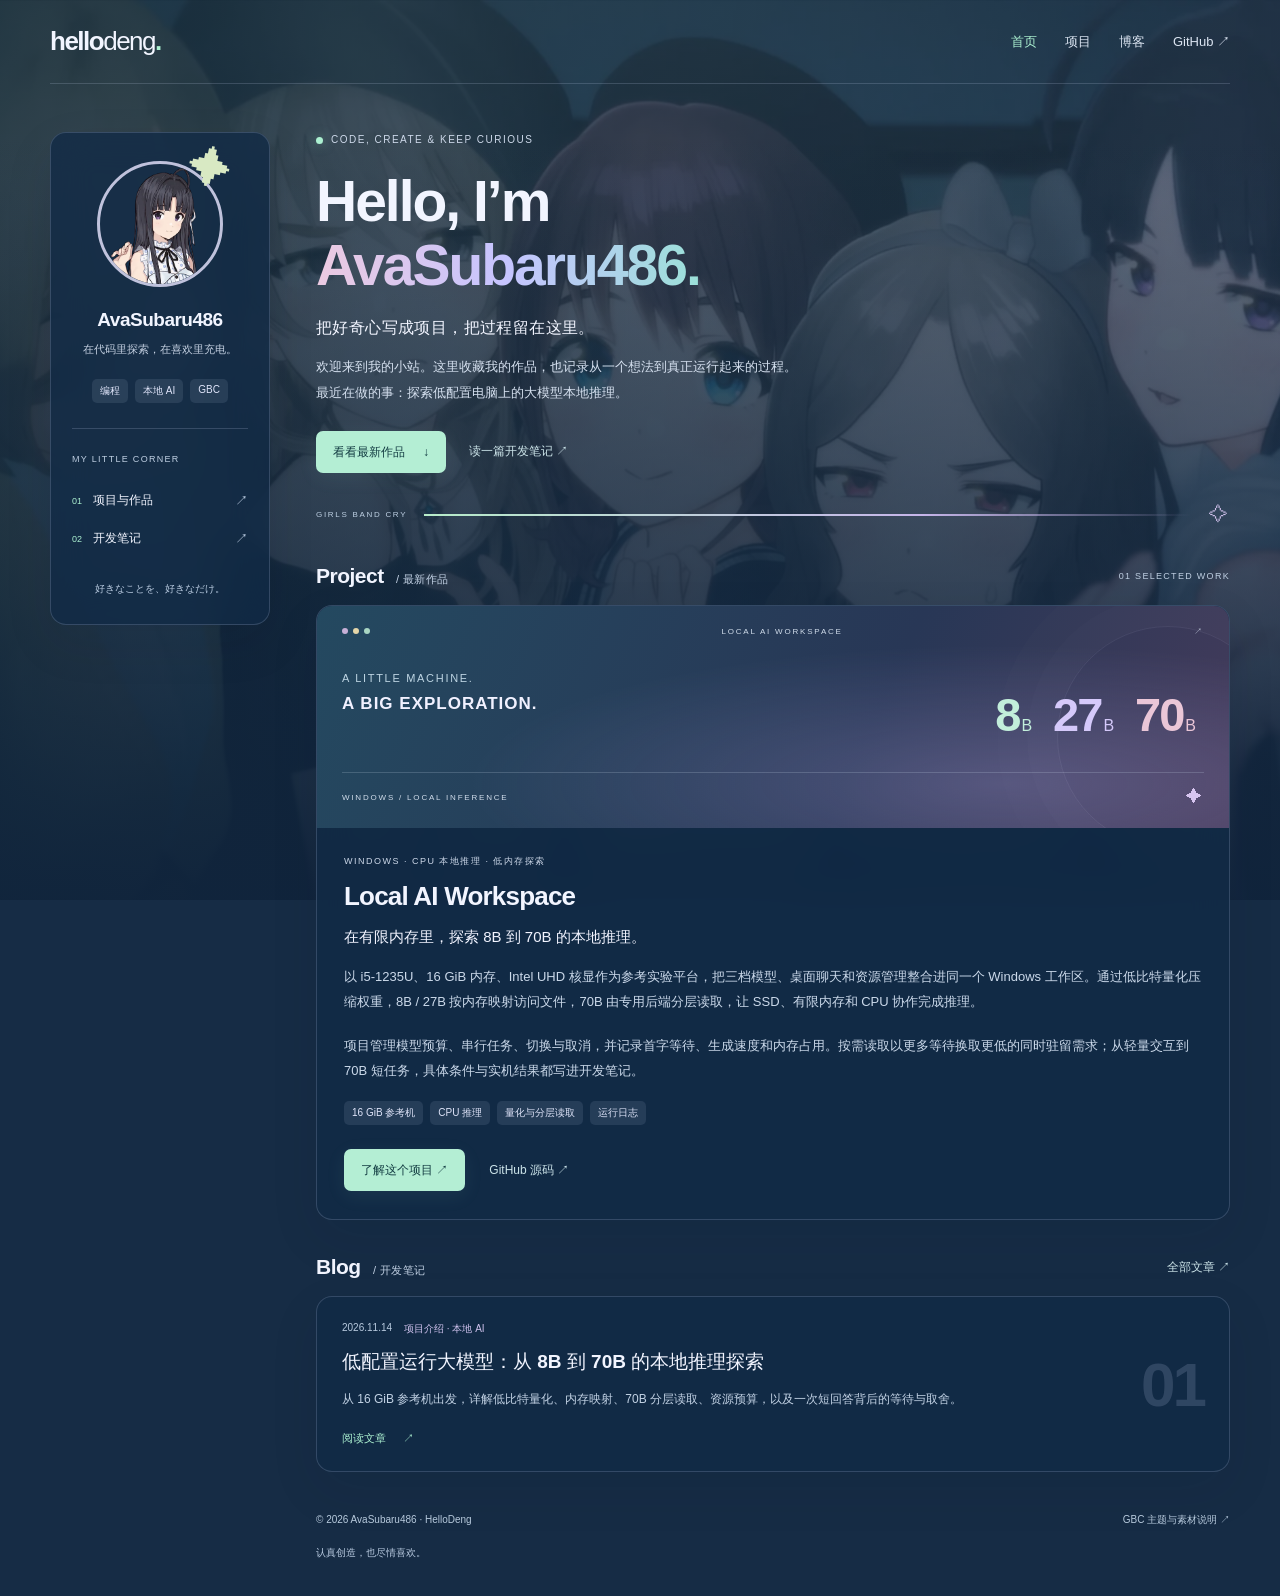
==== commit 037269ea: "Expand low-resource large-model project introduction and technical blog" ====
--- a/index.html
+++ b/index.html
@@ -33,7 +33,7 @@
         <p class="eyebrow"><span class="status-dot"></span> CODE, CREATE & KEEP CURIOUS</p>
         <h1>Hello, I’m<br><span>AvaSubaru486.</span></h1>
         <p class="hero-note">把好奇心写成项目，把过程留在这里。</p>
-        <p class="hero-description">欢迎来到我的小站。这里收藏我的作品，也记录从一个想法到真正运行起来的过程。<br>最近在做的事：让普通电脑，也能探索本地 AI。</p>
+        <p class="hero-description">欢迎来到我的小站。这里收藏我的作品，也记录从一个想法到真正运行起来的过程。<br>最近在做的事：探索低配置电脑上的大模型本地推理。</p>
         <div class="hero-actions"><a class="button button-primary" href="#projects">看看最新作品 <span>↓</span></a><a class="text-link" href="/blog/">读一篇开发笔记 ↗</a></div>
         <div class="melody" aria-hidden="true"><span>GIRLS BAND CRY</span><i></i><span>✧</span></div>
       </section>
@@ -46,12 +46,12 @@
             <div class="model-orbit"><span>8<small>B</small></span><span>27<small>B</small></span><span>70<small>B</small></span></div>
             <div class="art-bottom"><span>WINDOWS / LOCAL INFERENCE</span><span>✦</span></div>
           </div>
-          <div class="featured-copy"><p class="eyebrow">WINDOWS · 本地 AI · 参赛作品</p><h3>Local AI Workspace</h3><p class="project-subtitle">让已有电脑，成为本地 AI 实验平台。</p><p>把 8B、27B、70B 模型、推理环境和桌面交互装进一个本地工作区。用低比特量化、按需读取和进程管理协调有限内存，再用统一日志记录每一次运行。</p><div class="tags"><span>离线便携包</span><span>资源管理</span><span>运行日志</span></div><div class="card-actions"><a class="button button-primary" href="/blog/local-ai-workspace/">了解这个项目 ↗</a><a class="text-link" href="https://github.com/AvaSubaru486/LocalAIWorkspace" target="_blank" rel="noopener noreferrer">GitHub 源码 ↗</a></div></div>
+          <div class="featured-copy"><p class="eyebrow">WINDOWS · CPU 本地推理 · 低内存探索</p><h3>Local AI Workspace</h3><p class="project-subtitle">在有限内存里，探索 8B 到 70B 的本地推理。</p><p>以 i5-1235U、16 GiB 内存、Intel UHD 核显作为参考实验平台，把三档模型、桌面聊天和资源管理整合进同一个 Windows 工作区。通过低比特量化压缩权重，8B / 27B 按内存映射访问文件，70B 由专用后端分层读取，让 SSD、有限内存和 CPU 协作完成推理。</p><p>项目管理模型预算、串行任务、切换与取消，并记录首字等待、生成速度和内存占用。按需读取以更多等待换取更低的同时驻留需求；从轻量交互到 70B 短任务，具体条件与实机结果都写进开发笔记。</p><div class="tags"><span>16 GiB 参考机</span><span>CPU 推理</span><span>量化与分层读取</span><span>运行日志</span></div><div class="card-actions"><a class="button button-primary" href="/blog/local-ai-workspace/">了解这个项目 ↗</a><a class="text-link" href="https://github.com/AvaSubaru486/LocalAIWorkspace" target="_blank" rel="noopener noreferrer">GitHub 源码 ↗</a></div></div>
         </article>
       </section>
       <section class="section" aria-labelledby="notes-title">
         <div class="section-heading"><h2 id="notes-title">Blog <small>/ 开发笔记</small></h2><a class="text-link" href="/blog/">全部文章 ↗</a></div>
-        <a class="post-card glass" href="/blog/local-ai-workspace/"><div><p class="post-meta"><time datetime="2026-11-14">2026.11.14</time><span>项目介绍 · 本地 AI</span></p><h3>让 16 GiB 电脑尝试 70B 本地推理</h3><p>聊聊 Local AI Workspace 的三档模型、有限内存中的读取方式，以及一组带着测试条件的真实运行记录。</p><span class="read-more">阅读文章 <b>↗</b></span></div><span class="post-mark" aria-hidden="true">01</span></a>
+        <a class="post-card glass" href="/blog/local-ai-workspace/"><div><p class="post-meta"><time datetime="2026-11-14">2026.11.14</time><span>项目介绍 · 本地 AI</span></p><h3>低配置运行大模型：从 8B 到 70B 的本地推理探索</h3><p>从 16 GiB 参考机出发，详解低比特量化、内存映射、70B 分层读取、资源预算，以及一次短回答背后的等待与取舍。</p><span class="read-more">阅读文章 <b>↗</b></span></div><span class="post-mark" aria-hidden="true">01</span></a>
       </section>
       <footer class="site-footer"><span>© 2026 AvaSubaru486 · HelloDeng</span><a href="/credits.html">GBC 主题与素材说明 ↗</a><p>认真创造，也尽情喜欢。</p></footer>
     </div>
--- a/styles.css
+++ b/styles.css
@@ -1,6 +1,7 @@
 @charset "UTF-8";
 :root{color-scheme:dark;--ink:#f2f5ff;--muted:#c4d0e1;--mint:#acf1d1;--line:#d3e1ff2c;--panel:#112b46c9;font-family:"Segoe UI","Microsoft YaHei",sans-serif;font-synthesis:none;background:#162c45;color:var(--ink);scroll-behavior:smooth}
 *{box-sizing:border-box}body{margin:0;min-height:100vh}a{color:inherit;text-decoration:none}img{display:block;max-width:100%}a:focus-visible,summary:focus-visible{outline:2px solid var(--mint);outline-offset:5px}::selection{background:#d9c7ef;color:#162c45}.wrap{width:min(1180px,calc(100% - 64px));margin-inline:auto}.scenery{position:fixed;inset:0;z-index:-1;background:linear-gradient(110deg,#0e263bd4,#2034509e),url('/assets/gbc-background.webp') center/cover no-repeat;pointer-events:none}.scenery:after{content:"";position:absolute;inset:0;background:linear-gradient(0deg,#10243cf2,transparent 85%)}.skip-link{position:fixed;top:-80px;left:16px;z-index:20;background:#152d48;padding:12px}.skip-link:focus{top:8px}.glass{background:var(--panel);border:1px solid var(--line);border-radius:16px;backdrop-filter:blur(18px);box-shadow:0 18px 50px #07172916}.site-header{display:flex;align-items:center;justify-content:space-between;gap:24px;min-height:84px;border-bottom:1px solid var(--line)}.wordmark{font-size:26px;font-weight:750;letter-spacing:-1.5px;white-space:nowrap}.wordmark span{font-weight:400}.wordmark i{font-style:normal;color:var(--mint)}.site-header nav{display:flex;align-items:center;gap:28px;font-size:13px;color:#dce5f2}.site-header nav a{padding-block:10px}.site-header a:hover,.text-link:hover,.site-footer a:hover{color:var(--mint)}.site-header [aria-current=page]{color:var(--mint)}.home-layout{display:grid;grid-template-columns:220px minmax(0,1fr);gap:46px;padding-top:48px}.profile{padding:28px 21px;align-self:start;position:sticky;top:28px;text-align:center}.avatar-wrap{position:relative;width:126px;margin:0 auto 22px}.avatar{width:126px;height:126px;object-fit:cover;border:3px solid #e8e6ffcf;border-radius:50%}.avatar-wrap>span{position:absolute;top:-16px;right:-9px;font-size:43px;color:#d8e9c3;transform:rotate(12deg)}.profile h2{font-size:19px;letter-spacing:-.5px;margin:0 0 9px}.profile-caption{font-size:11px;line-height:1.8;color:var(--muted);margin:0 0 19px}.tags{display:flex;flex-wrap:wrap;gap:7px}.tags span{padding:5px 8px;background:#c5d6f21b;border-radius:5px;font-size:10px;white-space:nowrap;color:#e0e5fa}.profile .tags{justify-content:center}.profile-rule{height:1px;background:var(--line);margin:25px 0}.micro-label{font-size:9px;letter-spacing:1.3px;color:#bfcfe2}.profile>.micro-label{text-align:left;margin:0 0 18px}.profile-link{display:flex;align-items:center;text-align:left;gap:11px;font-size:12px;padding:10px 0}.profile-link>span{font-size:9px;color:var(--mint)}.profile-link>b{margin-left:auto;font-size:13px;font-weight:400;color:#bacbe0}.profile-link:hover{color:var(--mint)}.signature{font-size:10px;color:#b9cbe0;margin:24px 0 0}.home-content{min-width:0}.eyebrow{display:flex;align-items:center;gap:8px;font-size:10px;letter-spacing:1.5px;color:#cdd8e9;line-height:1.6;margin:0 0 21px}.status-dot{display:inline-block;width:7px;height:7px;flex:none;background:var(--mint);border-radius:50%;box-shadow:0 0 12px #a5edce80}.hero h1{font-size:clamp(34px,4.6vw,57px);line-height:1.13;letter-spacing:-2px;font-weight:730;margin:0 0 20px}.hero h1>span{background:linear-gradient(90deg,#eccae1,#c5c4ff 50%,#9be0d8);color:transparent;background-clip:text;-webkit-background-clip:text}.hero-note{font-size:16px;margin:0 0 15px;letter-spacing:.4px}.hero-description{font-size:13px;color:#d5e0ef;line-height:2;margin:0}.hero-actions{display:flex;align-items:center;gap:23px;flex-wrap:wrap;margin-top:25px}.button{display:inline-flex;align-items:center;justify-content:center;gap:18px;min-height:42px;padding:11px 17px;border-radius:7px;font-size:12px;font-weight:600;line-height:1.5;transition:transform .18s,background .18s}.button:hover{transform:translateY(-2px)}.button-primary{background:#b4eed4;color:#133c42;box-shadow:0 5px 20px #95d8c013}.button-primary:hover{background:#cef8e5;color:#133c42}.button-secondary{background:#c3d3f01c;border:1px solid var(--line);color:var(--ink)}.text-link{font-size:12px;color:#cce4e9;text-underline-offset:5px}.melody{display:flex;align-items:center;gap:17px;color:#bed0e3;font-size:8px;letter-spacing:1.7px;margin:31px 0 38px}.melody>i{flex:1;height:2px;background:linear-gradient(90deg,#b7ecc9,#c6b5e9 65%,transparent)}.melody>span:last-child{font-size:19px;color:#d1c2ec}.section{margin-bottom:35px;scroll-margin-top:25px}.section-heading{display:flex;align-items:center;justify-content:space-between;gap:15px;margin-bottom:17px}.section-heading h2{font-size:21px;font-weight:650;margin:0;letter-spacing:-.5px}.section-heading h2 small{font-size:11px;font-weight:400;color:#c4d3e6;margin-left:7px;letter-spacing:.4px}.featured{overflow:hidden}.project-art{padding:20px 25px 22px;position:relative;overflow:hidden;background:radial-gradient(ellipse at 75% 80%,#cab7f93d,transparent 55%),linear-gradient(115deg,#244960,#283756 60%,#443b5b)}.project-art:after{content:"";position:absolute;width:220px;height:220px;border:1px solid #dcdcff14;border-radius:50%;right:-50px;top:20px;box-shadow:0 0 0 30px #ffffff03,0 0 0 60px #ffffff02;pointer-events:none}.art-top,.art-bottom{display:flex;align-items:center;justify-content:space-between;gap:15px;font-size:8px;letter-spacing:1.8px;color:#d1ddeb;position:relative;z-index:1}.window-dots{display:flex;gap:5px}.window-dots i{width:6px;height:6px;border-radius:50%;background:#c7b0d7}.window-dots i:nth-child(2){background:#e4d6a9}.window-dots i:nth-child(3){background:#a9d6c3}.art-label{font-size:11px;letter-spacing:1.7px;line-height:1.8;margin-top:32px;position:relative;z-index:1;color:#bed5e3}.art-label strong{font-size:17px;letter-spacing:1px;color:#f1f1ff;font-weight:550}.model-orbit{display:flex;justify-content:flex-end;gap:21px;margin-top:-32px;margin-bottom:30px;padding-right:8px;position:relative;z-index:1}.model-orbit>span{display:inline-flex;align-items:baseline;font-size:47px;font-weight:650;letter-spacing:-2px;color:#c2eedb}.model-orbit>span:nth-child(2){color:#d5c9fa}.model-orbit>span:nth-child(3){color:#eac6d7}.model-orbit small{font-size:16px;font-weight:400;letter-spacing:0;margin-left:2px}.art-bottom{border-top:1px solid #d4e4f330;padding-top:15px}.art-bottom>span:last-child{color:#d7c5f0;font-size:16px}.featured-copy{padding:26px 27px 28px}.featured-copy .eyebrow{font-size:9px;margin-bottom:12px}.featured-copy h3{font-size:26px;letter-spacing:-.8px;margin:0 0 10px;font-weight:650}.project-subtitle{font-size:15px!important;color:#f2f4ff!important;margin:0 0 13px!important}.featured-copy>p:not(.eyebrow){font-size:13px;color:#cbd9ea;line-height:1.95;margin:0 0 18px}.featured-copy .tags{margin-top:15px}.card-actions{display:flex;flex-wrap:wrap;align-items:center;gap:24px;margin-top:24px}.post-card{display:flex;align-items:center;gap:26px;padding:25px;transition:background .18s,transform .18s}.post-card:hover{background:#1e3d59ed;transform:translateY(-2px)}.post-meta{display:flex;flex-wrap:wrap;gap:12px;margin:0 0 11px;color:#b9cbdf;font-size:10px}.post-meta>span{color:#cfc2ed}.post-card h3{font-size:19px;line-height:1.6;font-weight:600;margin:0 0 10px}.post-card p:not(.post-meta){font-size:12px;line-height:1.9;color:#c3d3e5;margin:0 0 18px}.read-more{font-size:11px;color:var(--mint)}.read-more b{font-weight:400;margin-left:14px}.post-mark{font-size:62px;letter-spacing:-3px;font-weight:650;color:#cbd7f22b;margin-left:auto;flex:none}.site-footer{display:flex;justify-content:space-between;flex-wrap:wrap;gap:15px;font-size:10px;line-height:1.8;color:#b9ccdf;padding:4px 0 34px}.site-footer>p{flex-basis:100%;margin:0;font-size:10px;color:#b6c8de}.page-layout{max-width:900px;margin:55px auto 0}.page-heading{margin-bottom:31px}.page-heading h1{font-size:43px;letter-spacing:-1.7px;margin:13px 0 15px}.page-heading>p:not(.eyebrow){font-size:14px;line-height:1.9;color:#cedaeb}.blog-list{margin-bottom:60px}.breadcrumb{display:inline-block;color:#cbdbec;font-size:12px;margin-bottom:25px}.breadcrumb:hover{color:var(--mint)}.article-layout{display:grid;grid-template-columns:minmax(0,780px) 190px;gap:35px;align-items:start;padding-top:38px}.article{padding:36px 40px 40px;min-width:0}.article-header{padding-bottom:25px;border-bottom:1px solid var(--line);margin-bottom:30px}.article-header .eyebrow{font-size:9px;margin-bottom:16px}.article h1{font-size:clamp(27px,3.3vw,41px);line-height:1.4;letter-spacing:-1.5px;margin:0 0 18px}.article .lead{font-size:15px;color:#e1e8f6;line-height:2;margin:18px 0 0}.article-meta{font-size:11px;color:#bdcde1;display:flex;gap:14px;flex-wrap:wrap}.prose{font-size:14px;line-height:2.05;color:#d3deed}.prose h2{scroll-margin-top:25px;color:#f1f3ff;line-height:1.6;font-size:23px;letter-spacing:-.5px;margin:34px 0 15px}.prose h3{color:#f0f2fd;font-size:16px;line-height:1.6;margin:25px 0 12px}.prose p{margin:0 0 17px}.prose a{color:#b4f0d2;text-decoration:underline;text-underline-offset:4px;overflow-wrap:anywhere}.prose ul,.prose ol{padding-left:23px;margin:15px 0 20px}.prose li{padding-left:3px;margin-bottom:7px}.prose strong{color:#f0f3ff;font-weight:600}.prose code{background:#0a1b2c66;border:1px solid #c1d3ef20;border-radius:4px;padding:2px 5px;font-size:.88em;overflow-wrap:anywhere}.table-scroll{overflow-x:auto;border:1px solid var(--line);border-radius:10px;margin:20px 0;max-width:100%}table{border-collapse:collapse;width:100%;min-width:530px;font-size:12px;line-height:1.8}th,td{text-align:left;padding:12px 13px;border-bottom:1px solid var(--line);white-space:normal}th{background:#d1dff018;color:#eff4ff;font-weight:550}tr:last-child td{border-bottom:0}.callout{border-left:3px solid #a9dfcf;background:#b4d9d110;padding:16px 18px;border-radius:0 8px 8px 0;font-size:12px;line-height:1.9;margin:23px 0;color:#d2e4ee}.flow{display:grid;grid-template-columns:1fr auto 1fr auto 1fr;gap:9px;align-items:center;margin:23px 0}.flow>div{background:#c2d6f218;border:1px solid var(--line);border-radius:9px;padding:16px 12px;text-align:center}.flow strong{display:block;font-size:14px}.flow small{display:block;color:#c3d3e5;font-size:10px;line-height:1.7;margin-top:5px}.flow>span{font-size:17px;color:var(--mint)}.article-aside{position:sticky;top:25px;padding-top:14px}.article-aside .micro-label{display:block;margin:0 0 20px}.article-aside a{display:block;color:#c2d2e4;font-size:11px;line-height:1.8;padding:8px 0;border-bottom:1px solid #d8e4fa16}.article-aside a:hover{color:var(--mint)}.article-actions{display:flex;flex-wrap:wrap;align-items:center;gap:13px;margin:20px 0 10px}.article-actions a{text-decoration:none}.article-end{border-top:1px solid var(--line);padding-top:24px;margin-top:32px;font-size:12px;color:#c4d3e5}.article-footer{margin-top:31px}.video{width:100%;display:block;border:1px solid var(--line);background:#101f32;border-radius:10px;margin:22px 0}.source-note{font-size:11px;color:#b9cce1}.credits{max-width:760px;margin:45px auto;padding:30px 35px}.credits h1{font-size:30px;letter-spacing:-1px}.credits h2{font-size:19px}.credits p{line-height:2;color:#ccdaeb;font-size:13px}.credits a{color:var(--mint);text-decoration:underline;text-underline-offset:4px}details{border:1px solid var(--line);border-radius:9px;padding:14px 16px;margin:20px 0;font-size:13px}summary{cursor:pointer;color:#e7edf9}.prose details p{margin:15px 0 0}
+.prose .button-primary,.prose .button-primary:hover{color:#133c42}
 @media(min-width:1500px){.home-layout{padding-top:60px;gap:60px}.hero h1{font-size:60px}}
 @media(max-width:1060px){.home-layout{grid-template-columns:190px minmax(0,1fr);gap:28px}.profile{padding:25px 16px}.hero h1{font-size:43px}.model-orbit{margin-top:18px;justify-content:flex-start;margin-bottom:23px}.art-label{margin-top:25px}.article-layout{grid-template-columns:minmax(0,1fr) 160px;gap:24px}.article{padding:30px}.article-aside a{font-size:10px}}
 @media(max-width:760px){.wrap{width:calc(100% - 36px)}.site-header{min-height:68px;gap:16px}.site-header nav{gap:17px;font-size:11px}.wordmark{font-size:23px}.home-layout{display:block;padding-top:25px}.profile{display:grid;grid-template-columns:70px minmax(0,1fr);text-align:left;column-gap:17px;row-gap:0;position:static;border:0;background:transparent;box-shadow:none;backdrop-filter:none;padding:0;margin-bottom:35px}.avatar-wrap{width:70px;grid-row:1/4;margin:0}.avatar{width:70px;height:70px;border-width:2px}.avatar-wrap>span{font-size:28px;right:-4px;top:-12px}.profile h2{font-size:18px;margin:3px 0 5px}.profile-caption{font-size:10px;margin:0 0 9px}.profile .tags{justify-content:flex-start;gap:5px}.tags span{font-size:9px;padding:4px 6px}.profile-rule,.profile>.micro-label,.profile-link,.signature{display:none}.hero h1{font-size:clamp(32px,8vw,52px);letter-spacing:-1.4px}.eyebrow{font-size:8px;letter-spacing:1.2px;margin-bottom:17px}.hero-note{font-size:14px;line-height:1.8}.hero-description{font-size:12px}.hero-actions{gap:19px;margin-top:21px}.button{font-size:11px;padding:10px 13px}.text-link{font-size:11px}.melody{margin:28px 0 31px;font-size:7px}.section-heading h2{font-size:19px}.section-heading h2 small{font-size:10px}.section-heading .micro-label{font-size:7px;letter-spacing:.8px}.project-art{padding:19px 21px}.art-top,.art-bottom{font-size:7px;letter-spacing:1px}.art-label{font-size:9px;margin-top:24px}.art-label strong{font-size:16px}.model-orbit{gap:25px;margin:15px 0 21px}.model-orbit>span{font-size:45px}.model-orbit small{font-size:15px}.featured-copy{padding:22px}.featured-copy h3{font-size:24px}.project-subtitle{font-size:13px!important}.featured-copy>p:not(.eyebrow){font-size:12px}.card-actions{gap:18px;margin-top:21px}.post-card{padding:21px;gap:15px}.post-card h3{font-size:17px}.post-card p:not(.post-meta){font-size:11px}.post-mark{font-size:38px}.post-meta{font-size:9px;gap:9px}.site-footer{font-size:9px;gap:9px;padding-bottom:25px}.site-footer>p{font-size:9px}.page-layout{margin-top:35px}.page-heading h1{font-size:35px}.page-heading>p:not(.eyebrow){font-size:12px}.article-layout{display:block;padding-top:25px}.article{padding:24px 21px}.article h1{font-size:27px;letter-spacing:-.7px}.article-meta{font-size:10px}.article .lead{font-size:13px}.article-aside{display:none}.prose{font-size:13px;line-height:2.05}.prose h2{font-size:21px}.prose h3{font-size:15px}.table-scroll{margin-inline:0}.callout{font-size:11px;padding:14px}.flow{gap:5px}.flow>div{padding:13px 6px}.flow strong{font-size:12px}.flow small{font-size:9px}.flow>span{font-size:13px}.article-actions{gap:11px}.credits{padding:23px 21px;margin-top:26px}.credits h1{font-size:26px}}
